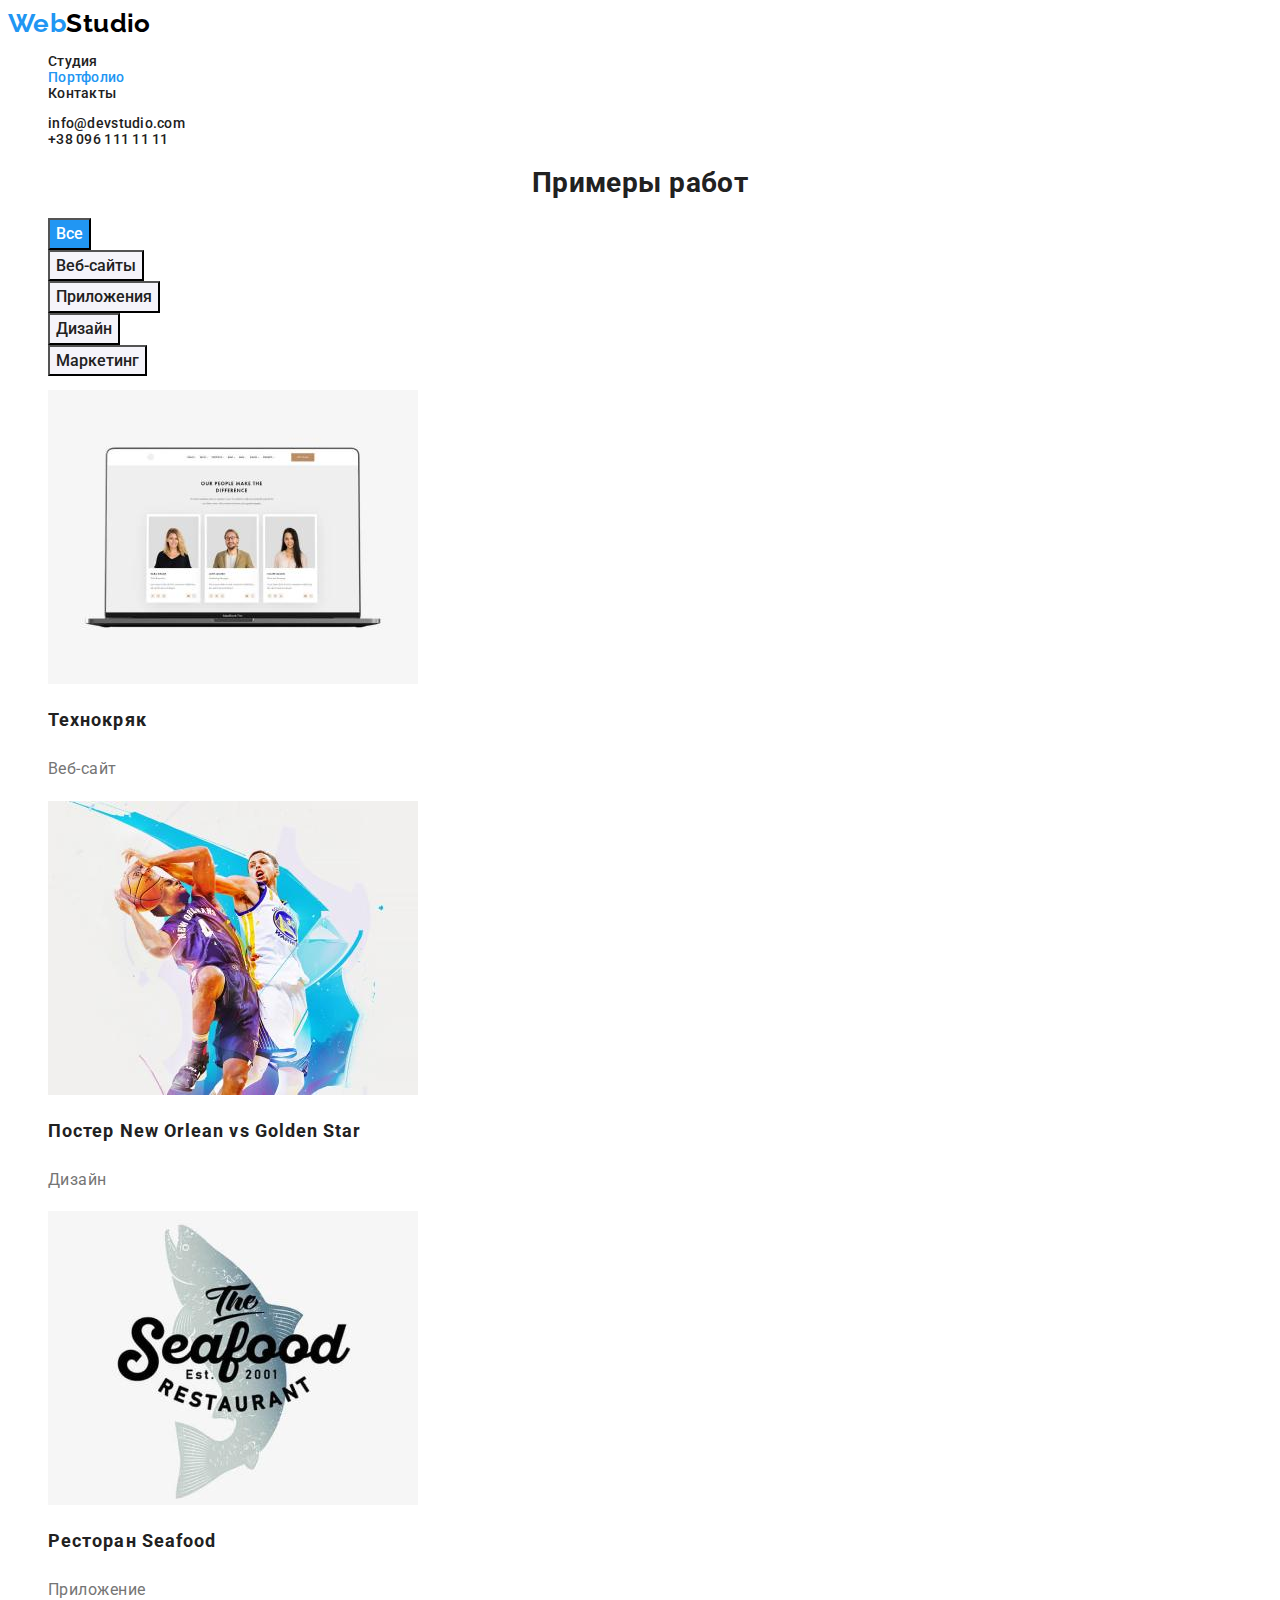
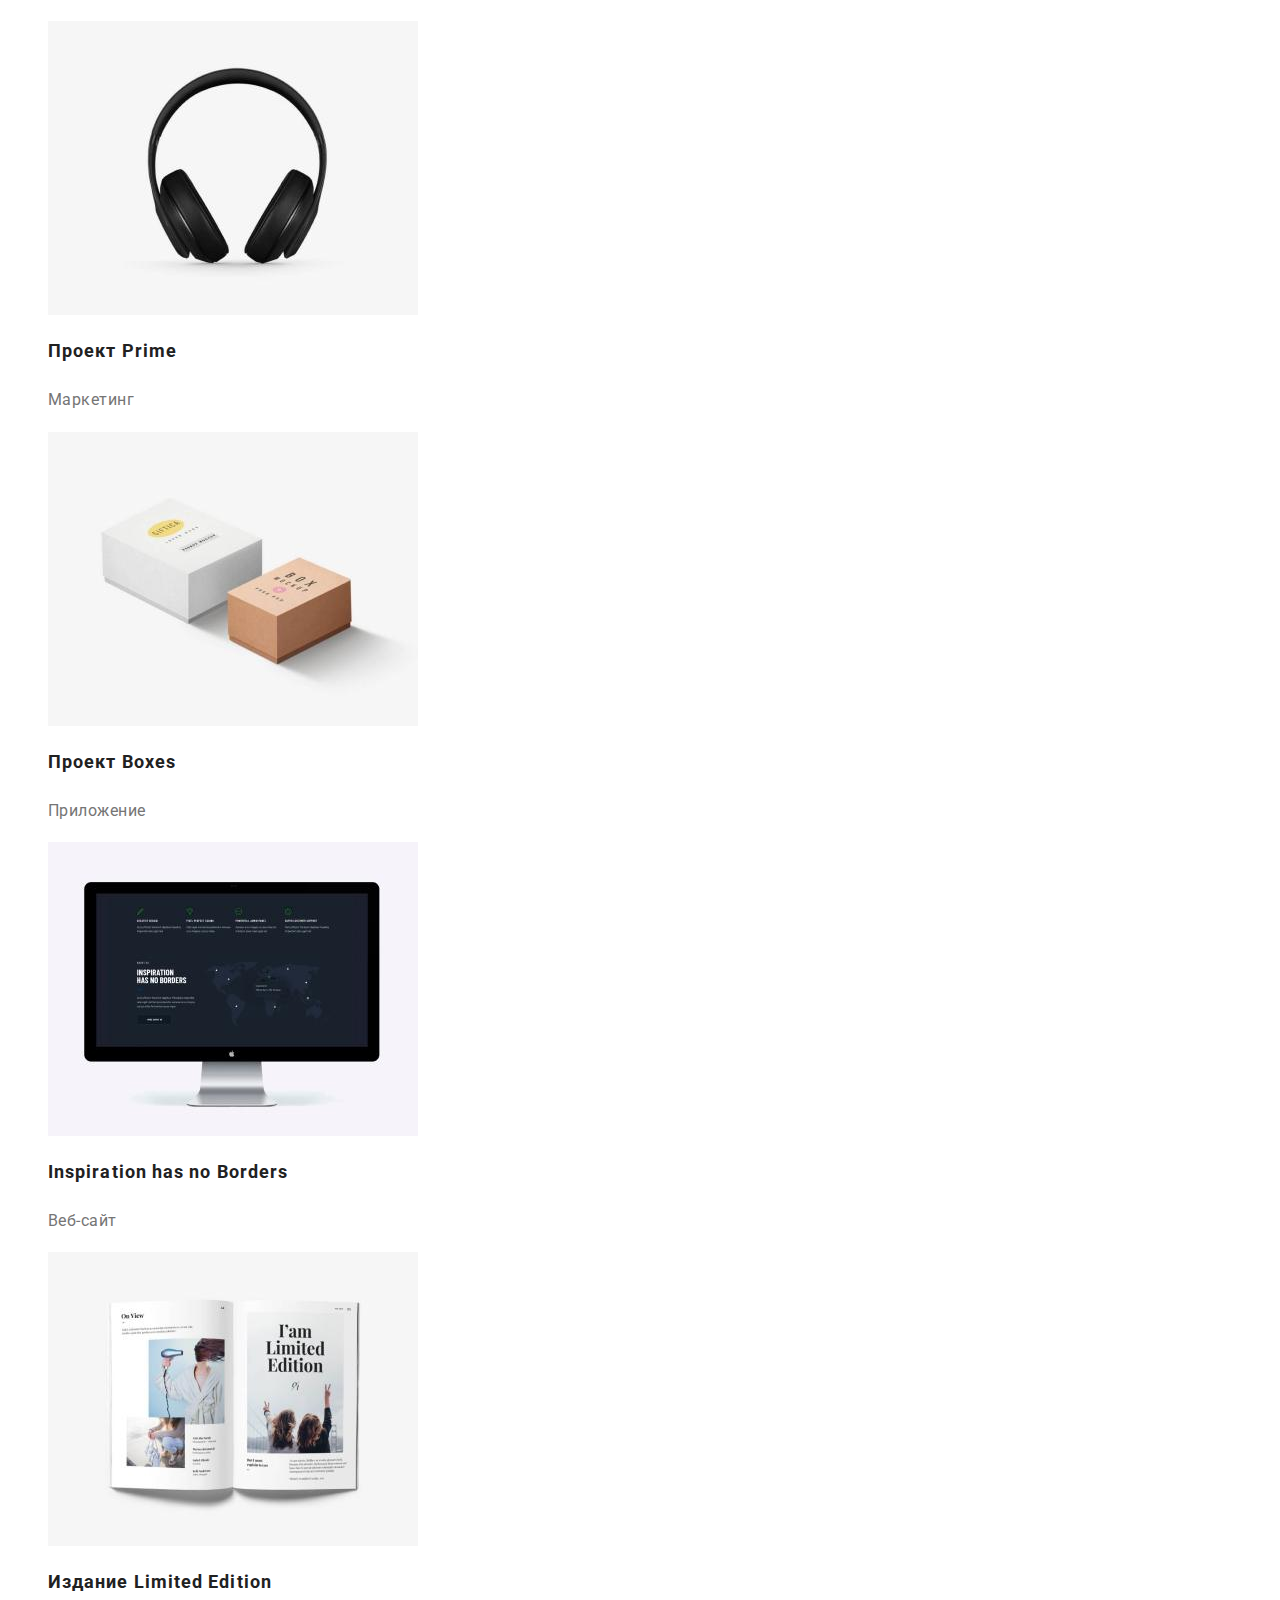
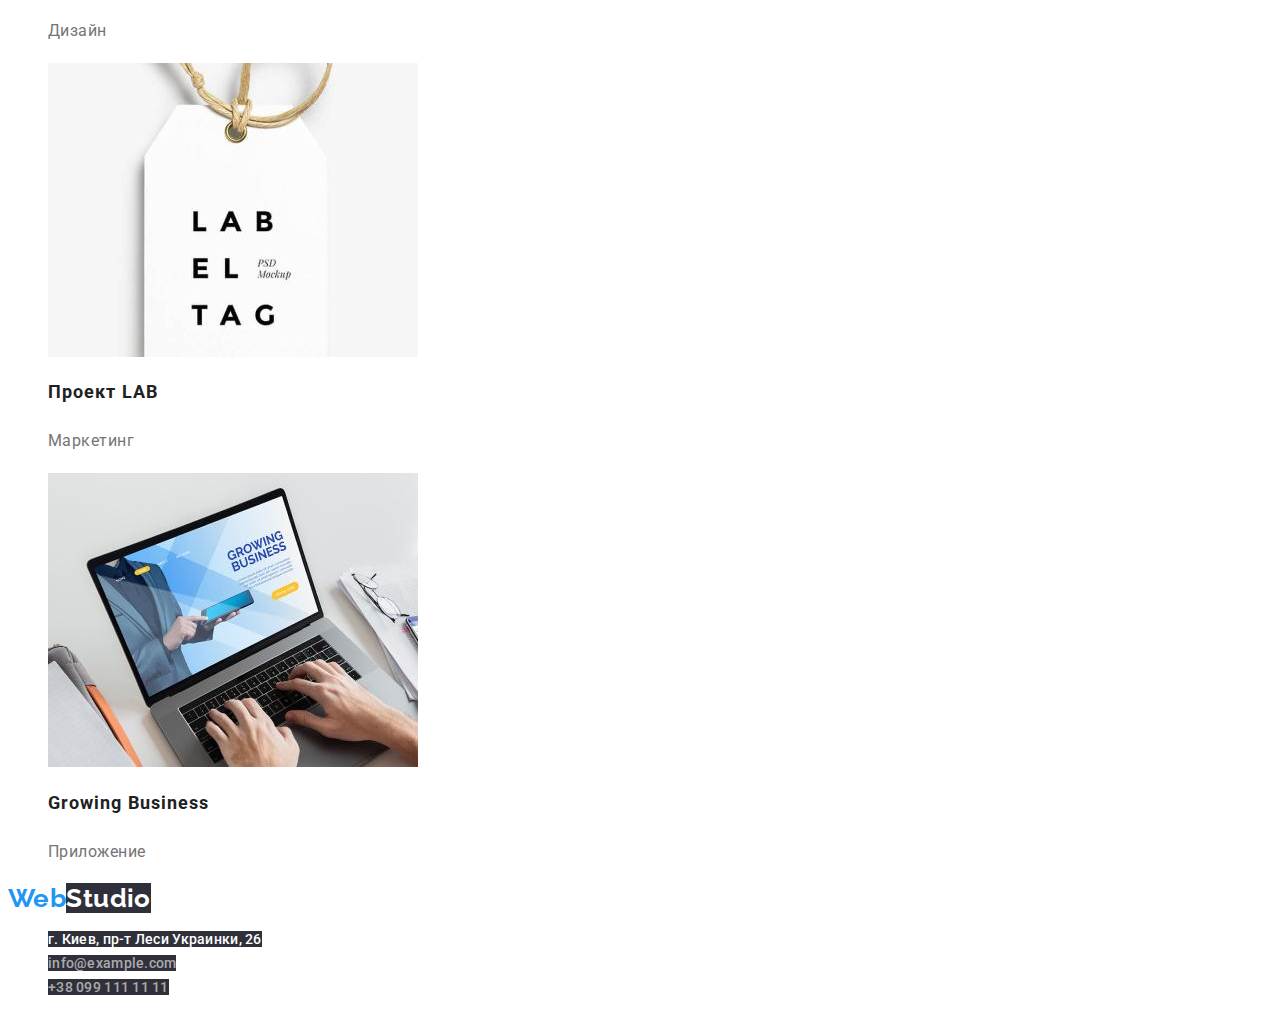
==== portfolio.html @ 8e759313 "+modern-normalaze" ====
<!DOCTYPE html>
<html lang="ru">
<head>
    <meta charset="UTF-8">
    <meta http-equiv="X-UA-Compatible" content="IE=edge">
    <meta name="viewport" content="width=device-width, initial-scale=1.0">
    <title>Портфолио</title>
    <link rel="preconnect" href="https://fonts.googleapis.com">
    <link rel="preconnect" href="https://fonts.gstatic.com" crossorigin>
    <link href="https://fonts.googleapis.com/css2?family=Raleway:wght@700&family=Roboto:wght@400;500;700;900&display=swap" rel="stylesheet">
    <link rel="stylesheet" href="./css/styles.css">
</head>
<body class="page">

    <!-- Header section -->
    <header>
        <nav>
            <a href="./index.html" class="logo">Web<span class="logo-header">Studio</span></a>
            <ul class="list">
                <li>
                    <a href="./index.html" class="link">Студия</a>
                </li>
                <li>
                    <a href="./portfolio.html" class="link current">Портфолио</a>
                </li>
                <li>
                    <a href="#" class="link">Контакты</a>
                </li>
            </ul>
        </nav>
        <ul class="list">
            <li><a href="mailto:info@devstudio.com" class="link">info@devstudio.com</a></li>
            <li><a href="tel:+380961111111" class="link">+38 096 111 11 11</a></li>
        </ul>
    </header>

    <main>

        <!-- Work samples section -->
        <section class="samples-section">
            <h1 class="section-title">Примеры работ</h1>
            <ul class="list">
                <li><button type="button" class="btn btn-primary btn-filter">Все</button></li>
                <li><button type="button" class="btn btn-secondary btn-filter">Веб-сайты</button></li>
                <li><button type="button" class="btn btn-secondary btn-filter">Приложения</button></li>
                <li><button type="button" class="btn btn-secondary btn-filter">Дизайн</button></li>
                <li><button type="button" class="btn btn-secondary btn-filter">Маркетинг</button></li>
            </ul>

            <ul class="list">
                <li>
                    <a href="#" class="link">
                        <img src="./images/techno.jpg" alt="ноутбук с веб-сайтом" width="370" height="294">
                        <h2 class="samples-section-title">Технокряк</h2>
                        <p class="samples-section-description">Веб-сайт</p>
                    </a>
                </li>
                <li>
                    <a href="#" class="link">
                        <img src="./images/poster.jpg" alt="постер с баскетболистами" width="370" height="294"> 
                        <h2 class="samples-section-title">Постер New Orlean vs Golden Star</h2>
                        <p class="samples-section-description">Дизайн</p>
                    </a>
                </li>
                <li> 
                    <a href="#" class="link">
                        <img src="./images/seafood.jpg" alt="логотип ресторана" width="370" height="294">
                        <h2 class="samples-section-title">Ресторан Seafood</h2>
                        <p class="samples-section-description">Приложение</p>
                    </a>
                </li>
                <li> 
                    <a href="#" class="link">
                        <img src="./images/prime.jpg" alt="наушники" width="370" height="294">
                        <h2 class="samples-section-title">Проект Prime</h2>
                        <p class="samples-section-description">Маркетинг</p>
                    </a>
                </li>
                <li> 
                    <a href="#" class="link">
                        <img src="./images/projectbox.jpg" alt="коробки" width="370" height="294">
                        <h2 class="samples-section-title">Проект Boxes</h2>
                        <p class="samples-section-description">Приложение</p>
                    </a>
                </li>
                <li> 
                    <a href="#" class="link">
                        <img src="./images/inspiration.jpg" alt="iMac" width="370" height="294">
                        <h2 class="samples-section-title">Inspiration has no Borders</h2>
                        <p class="samples-section-description">Веб-сайт</p>
                    </a>
                </li>
                <li> 
                    <a href="#" class="link">
                        <img src="./images/magazine.jpg" alt="журнал" width="370" height="294">
                        <h2 class="samples-section-title">Издание Limited Edition</h2>
                        <p class="samples-section-description">Дизайн</p>
                    </a>
                </li>
                <li> 
                    <a href="#" class="link">
                        <img src="./images/lab.jpg" alt="бирка" width="370" height="294">
                        <h2 class="samples-section-title">Проект LAB</h2>
                        <p class="samples-section-description">Маркетинг</p>
                    </a>
                </li>
                <li> 
                    <a href="#" class="link">
                        <img src="./images/business.jpg" alt="ноутбук" width="370" height="294">
                        <h2 class="samples-section-title">Growing Business</h2>
                        <p class="samples-section-description">Приложение</p>
                    </a>
                </li>
            </ul>
        </section>


    </main>

    <!-- Footer section -->
    <footer>
        <a href="./index.html" class="logo">Web<span class="logo-footer">Studio</span></a>
        <address class="address-section">
            <ul class="list">
                <li>
                    <a href="https://www.google.com.ua/maps/place/%D0%B1%D1%83%D0%BB%D1%8C%D0%B2%D0%B0%D1%80+%D0%9B%D0%B5%D1%81%D1%96+%D0%A3%D0%BA%D1%80%D0%B0%D1%97%D0%BD%D0%BA%D0%B8,+26,+%D0%9A%D0%B8%D1%97%D0%B2,+02000/@50.4265841,30.5361971,17z/data=!3m1!4b1!4m5!3m4!1s0x40d4cf0e033ecbe9:0x57a4dffefec77da0!8m2!3d50.4265807!4d30.5383858?hl=uk"
                        class="link address-section-link">г. Киев, пр-т Леси Украинки, 26</a>
                </li>
                <li>
                    <a href="mailto:info@example.com" class="link address-section-contacts">info@example.com</a>
                </li>
                <li>
                    <a href="tel:+380991111111" class="link address-section-contacts">+38 099 111 11 11</a>
                </li>
            </ul>
        </address>
    </footer>
    
</body>
</html>
---- css/styles.css ----
:root {
  --primary-text-color: #757575;
  --accent-color: #2196f3;
  --main-color: #ffffff;
  --secondary-color: #f5f4fa;
  --title-text-color: #212121;
}
.page {
  background-color: var(--main-color);
  color: var(--primary-text-color);
  font-family: Roboto, sans-serif;
  font-size: 14px;
  letter-spacing: 0.03em;
}

/* Basic elemnts */

/* Lists */
.list {
  list-style: none;
}

/* Logo */
.logo {
  color: var(--accent-color);
  text-decoration: none;
  font-family: Raleway, sans-serif;
  font-weight: bold;
  font-size: 26px;
  line-height: 1.2;
}
.logo-header {
  color: #000000;
}
.logo-footer {
  color: var(--main-color);
  background-color: #2f303a;
}

/* Links*/
.link {
  text-decoration: none;
  color: var(--title-text-color);
  font-weight: 500;
  line-height: 16px;
  letter-spacing: 0.02em;
}
.link:hover,
.link:focus {
  color: var(--accent-color);
}
.link.current {
  color: var(--accent-color);
}

/* Buttons */
.btn {
  cursor: pointer;
  font-family: inherit;
  font-size: 16px;
  text-align: center;
}
.btn:hover,
.btn:focus {
  color: var(--main-color);
  background-color: var(--accent-color);
}
.btn-primary {
  color: var(--main-color);
  background-color: var(--accent-color);
}
.btn-secondary {
  color: var(--title-text-color);
  background-color: var(--secondary-color);
}
.submit-btn {
  font-weight: 700;
  line-height: 1.9;
}
.btn-filter {
  font-weight: 500;
  line-height: 1.6;
}

/* Studio elements */

/* Hero section */
.main-title {
  font-weight: 900;
  font-size: 44px;
  line-height: 1.36;
  color: var(--main-color);
  background-color: #2f303a;
  text-align: center;
  letter-spacing: 0.06em;
}

/* Why us section */
.section-title {
  color: var(--title-text-color);
  line-height: 1.2;
  text-align: center;
}
.characteristic-title {
  color: var(--title-text-color);
  line-height: 1.2;
  text-transform: uppercase;
}
.characteristic-content {
  line-height: 1.7;
}

/* Our team */
.our-team-section {
  line-height: 1.2;
  text-align: center;
}
.element-team-section-title {
  color: var(--title-text-color);
  font-weight: 500;
}

/* Footer section */
.address-section {
  font-style: normal;
  line-height: 1.7;
}
.address-section-link {
  color: var(--main-color);
  background-color: #2f303a;
}
.address-section-contacts {
  color: rgba(255, 255, 255, 0.6);
  background-color: #2f303a;
}

/* Portfolio elements */

/* Work samples section */
.samples-section-title {
  font-size: 18px;
  line-height: 2;
  letter-spacing: 0.06em;
}
.samples-section-description {
  color: var(--primary-text-color);
  font-weight: 400;
  font-size: 16px;
  line-height: 1.9;
  letter-spacing: 0.03em;
}
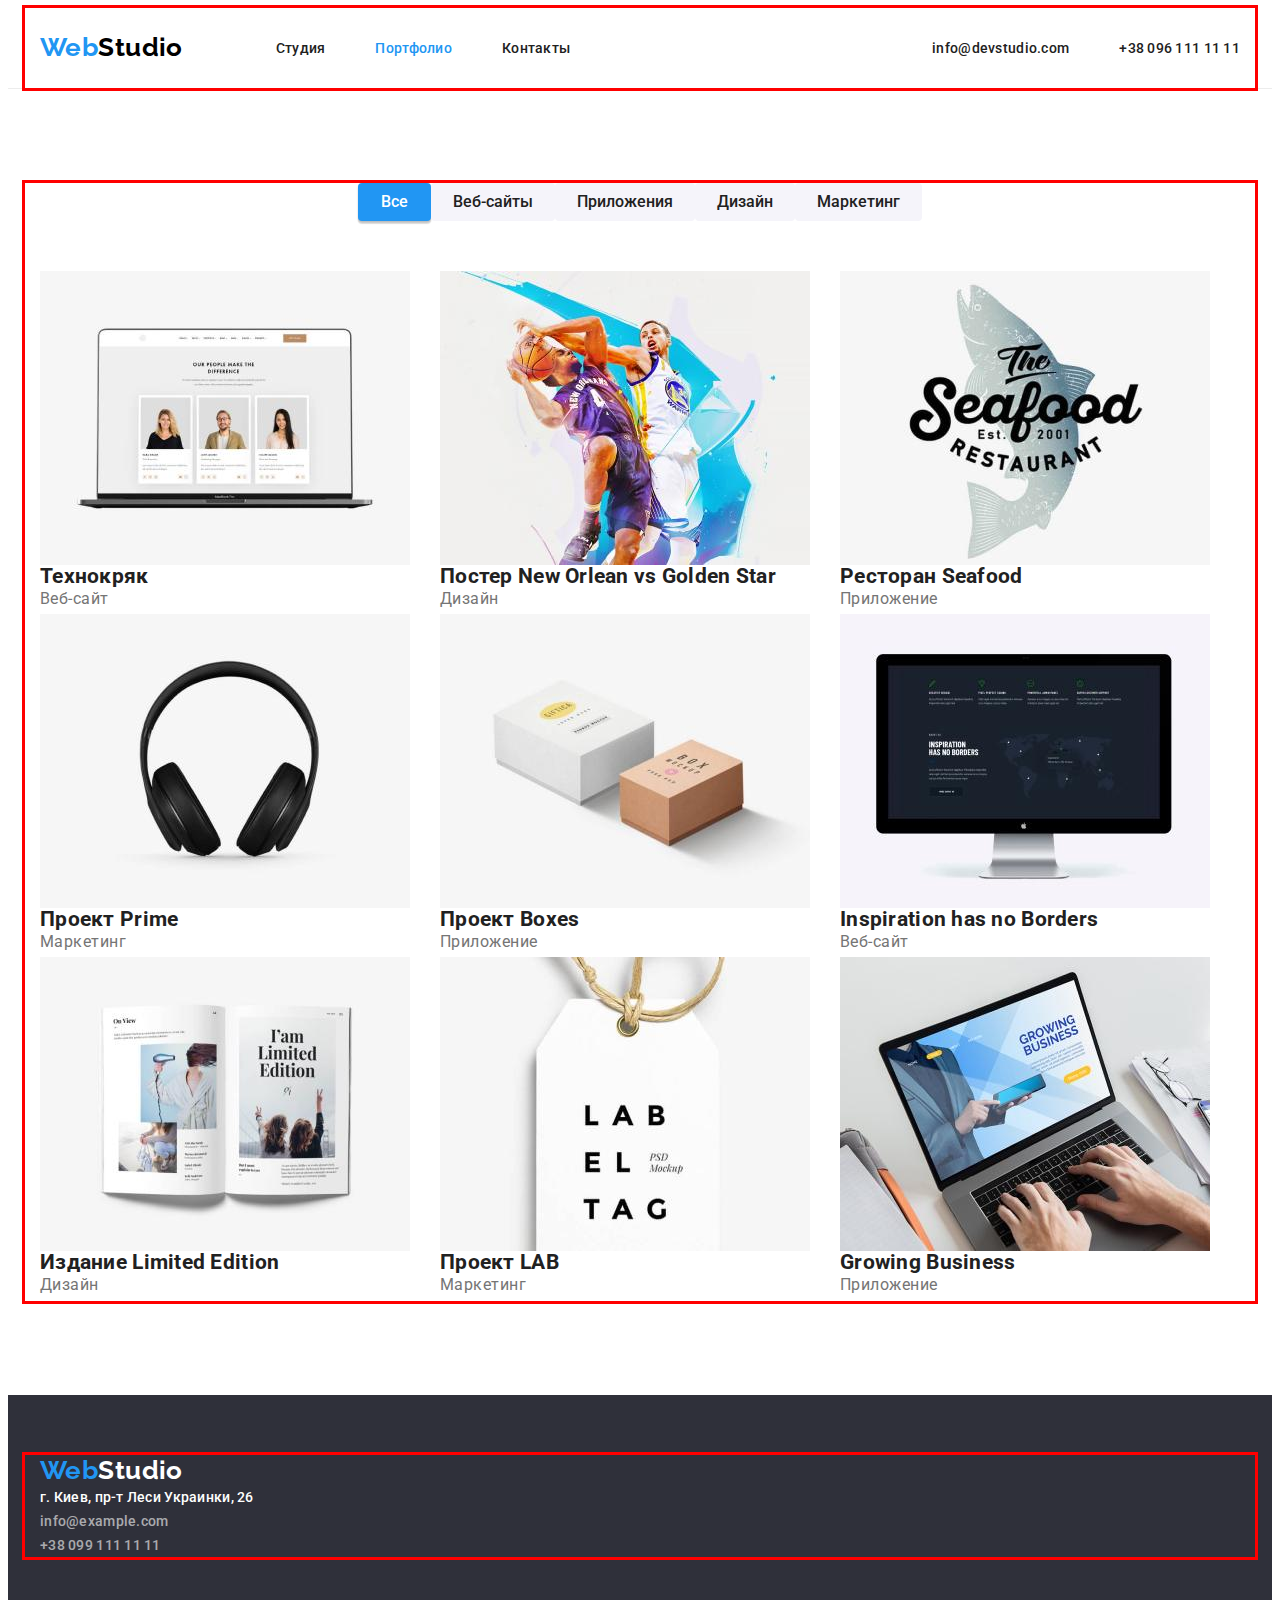
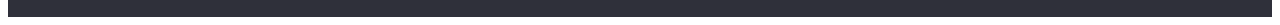
==== commit 520ac2bd: "+container" ====
--- a/portfolio.html
+++ b/portfolio.html
@@ -12,128 +12,135 @@
 </head>
 <body class="page">
 
-    <!-- Header section -->
-    <header>
-        <nav>
-            <a href="./index.html" class="logo">Web<span class="logo-header">Studio</span></a>
-            <ul class="list">
-                <li>
-                    <a href="./index.html" class="link">Студия</a>
-                </li>
-                <li>
-                    <a href="./portfolio.html" class="link current">Портфолио</a>
-                </li>
-                <li>
-                    <a href="#" class="link">Контакты</a>
-                </li>
-            </ul>
-        </nav>
-        <ul class="list">
-            <li><a href="mailto:info@devstudio.com" class="link">info@devstudio.com</a></li>
-            <li><a href="tel:+380961111111" class="link">+38 096 111 11 11</a></li>
-        </ul>
-    </header>
+  <!-- Header section -->
+  <header class="header-section">
+      <div class="container header-container">
+          <nav class="header-container">
+              <a href="./index.html" class="logo">Web<span class="logo-header">Studio</span></a>
+              <ul class="list site-nav">
+                  <li class="site-nav-item">
+                      <a href="./index.html" class="link">Студия</a>
+                  </li>
+                  <li class="site-nav-item">
+                      <a href="./portfolio.html" class="link current">Портфолио</a>
+                  </li>
+                  <li class="site-nav-item">
+                      <a href="#" class="link">Контакты</a>
+                  </li>
+              </ul>
+          </nav>
+          <ul class="list header-contacts">
+              <li class="header-contacts-item"><a href="mailto:info@devstudio.com" class="link">info@devstudio.com</a>
+              </li>
+              <li class="header-contacts-item"><a href="tel:+380961111111" class="link">+38 096 111 11 11</a></li>
+          </ul>
+      </div>
+  </header>
 
     <main>
 
         <!-- Work samples section -->
         <section class="samples-section">
-            <h1 class="section-title">Примеры работ</h1>
-            <ul class="list">
-                <li><button type="button" class="btn btn-primary btn-filter">Все</button></li>
-                <li><button type="button" class="btn btn-secondary btn-filter">Веб-сайты</button></li>
-                <li><button type="button" class="btn btn-secondary btn-filter">Приложения</button></li>
-                <li><button type="button" class="btn btn-secondary btn-filter">Дизайн</button></li>
-                <li><button type="button" class="btn btn-secondary btn-filter">Маркетинг</button></li>
-            </ul>
+            <div class="container">
+                <h1 class="section-title visually-hidden">Примеры работ</h1>
+                <ul class=" samples-btn-list list">
+                    <li><button type="button" class="btn btn-primary btn-filter">Все</button></li>
+                    <li><button type="button" class="btn btn-secondary btn-filter">Веб-сайты</button></li>
+                    <li><button type="button" class="btn btn-secondary btn-filter">Приложения</button></li>
+                    <li><button type="button" class="btn btn-secondary btn-filter">Дизайн</button></li>
+                    <li><button type="button" class="btn btn-secondary btn-filter">Маркетинг</button></li>
+                </ul>
 
-            <ul class="list">
-                <li>
-                    <a href="#" class="link">
-                        <img src="./images/techno.jpg" alt="ноутбук с веб-сайтом" width="370" height="294">
-                        <h2 class="samples-section-title">Технокряк</h2>
-                        <p class="samples-section-description">Веб-сайт</p>
-                    </a>
-                </li>
-                <li>
-                    <a href="#" class="link">
-                        <img src="./images/poster.jpg" alt="постер с баскетболистами" width="370" height="294"> 
-                        <h2 class="samples-section-title">Постер New Orlean vs Golden Star</h2>
-                        <p class="samples-section-description">Дизайн</p>
-                    </a>
-                </li>
-                <li> 
-                    <a href="#" class="link">
-                        <img src="./images/seafood.jpg" alt="логотип ресторана" width="370" height="294">
-                        <h2 class="samples-section-title">Ресторан Seafood</h2>
-                        <p class="samples-section-description">Приложение</p>
-                    </a>
-                </li>
-                <li> 
-                    <a href="#" class="link">
-                        <img src="./images/prime.jpg" alt="наушники" width="370" height="294">
-                        <h2 class="samples-section-title">Проект Prime</h2>
-                        <p class="samples-section-description">Маркетинг</p>
-                    </a>
-                </li>
-                <li> 
-                    <a href="#" class="link">
-                        <img src="./images/projectbox.jpg" alt="коробки" width="370" height="294">
-                        <h2 class="samples-section-title">Проект Boxes</h2>
-                        <p class="samples-section-description">Приложение</p>
-                    </a>
-                </li>
-                <li> 
-                    <a href="#" class="link">
-                        <img src="./images/inspiration.jpg" alt="iMac" width="370" height="294">
-                        <h2 class="samples-section-title">Inspiration has no Borders</h2>
-                        <p class="samples-section-description">Веб-сайт</p>
-                    </a>
-                </li>
-                <li> 
-                    <a href="#" class="link">
-                        <img src="./images/magazine.jpg" alt="журнал" width="370" height="294">
-                        <h2 class="samples-section-title">Издание Limited Edition</h2>
-                        <p class="samples-section-description">Дизайн</p>
-                    </a>
-                </li>
-                <li> 
-                    <a href="#" class="link">
-                        <img src="./images/lab.jpg" alt="бирка" width="370" height="294">
-                        <h2 class="samples-section-title">Проект LAB</h2>
-                        <p class="samples-section-description">Маркетинг</p>
-                    </a>
-                </li>
-                <li> 
-                    <a href="#" class="link">
-                        <img src="./images/business.jpg" alt="ноутбук" width="370" height="294">
-                        <h2 class="samples-section-title">Growing Business</h2>
-                        <p class="samples-section-description">Приложение</p>
-                    </a>
-                </li>
-            </ul>
+                <ul class="samples-section-list list">
+                    <li class="samples-section-item">
+                        <a href="#" class="link">
+                            <img src="./images/techno.jpg" alt="ноутбук с веб-сайтом" width="370" height="294">
+                            <h2 class="samples-section-title">Технокряк</h2>
+                            <p class="samples-section-description">Веб-сайт</p>
+                        </a>
+                    </li>
+                    <li class="samples-section-item">
+                        <a href="#" class="link">
+                            <img src="./images/poster.jpg" alt="постер с баскетболистами" width="370" height="294"> 
+                            <h2 class="samples-section-title">Постер New Orlean vs Golden Star</h2>
+                            <p class="samples-section-description">Дизайн</p>
+                        </a>
+                    </li>
+                    <li class="samples-section-item"> 
+                        <a href="#" class="link">
+                            <img src="./images/seafood.jpg" alt="логотип ресторана" width="370" height="294">
+                            <h2 class="samples-section-title">Ресторан Seafood</h2>
+                            <p class="samples-section-description">Приложение</p>
+                        </a>
+                    </li>
+                    <li class="samples-section-item"> 
+                        <a href="#" class="link">
+                            <img src="./images/prime.jpg" alt="наушники" width="370" height="294">
+                            <h2 class="samples-section-title">Проект Prime</h2>
+                            <p class="samples-section-description">Маркетинг</p>
+                        </a>
+                    </li>
+                    <li class="samples-section-item"> 
+                        <a href="#" class="link">
+                            <img src="./images/projectbox.jpg" alt="коробки" width="370" height="294">
+                            <h2 class="samples-section-title">Проект Boxes</h2>
+                            <p class="samples-section-description">Приложение</p>
+                        </a>
+                    </li>
+                    <li class="samples-section-item"> 
+                        <a href="#" class="link">
+                            <img src="./images/inspiration.jpg" alt="iMac" width="370" height="294">
+                            <h2 class="samples-section-title">Inspiration has no Borders</h2>
+                            <p class="samples-section-description">Веб-сайт</p>
+                        </a>
+                    </li>
+                    <li class="samples-section-item"> 
+                        <a href="#" class="link">
+                            <img src="./images/magazine.jpg" alt="журнал" width="370" height="294">
+                            <h2 class="samples-section-title">Издание Limited Edition</h2>
+                            <p class="samples-section-description">Дизайн</p>
+                        </a>
+                    </li>
+                    <li class="samples-section-item"> 
+                        <a href="#" class="link">
+                            <img src="./images/lab.jpg" alt="бирка" width="370" height="294">
+                            <h2 class="samples-section-title">Проект LAB</h2>
+                            <p class="samples-section-description">Маркетинг</p>
+                        </a>
+                    </li>
+                    <li class="samples-section-item"> 
+                        <a href="#" class="link">
+                            <img src="./images/business.jpg" alt="ноутбук" width="370" height="294">
+                            <h2 class="samples-section-title">Growing Business</h2>
+                            <p class="samples-section-description">Приложение</p>
+                        </a>
+                    </li>
+                </ul>
+            </div>
         </section>
 
 
     </main>
 
     <!-- Footer section -->
-    <footer>
-        <a href="./index.html" class="logo">Web<span class="logo-footer">Studio</span></a>
-        <address class="address-section">
-            <ul class="list">
-                <li>
-                    <a href="https://www.google.com.ua/maps/place/%D0%B1%D1%83%D0%BB%D1%8C%D0%B2%D0%B0%D1%80+%D0%9B%D0%B5%D1%81%D1%96+%D0%A3%D0%BA%D1%80%D0%B0%D1%97%D0%BD%D0%BA%D0%B8,+26,+%D0%9A%D0%B8%D1%97%D0%B2,+02000/@50.4265841,30.5361971,17z/data=!3m1!4b1!4m5!3m4!1s0x40d4cf0e033ecbe9:0x57a4dffefec77da0!8m2!3d50.4265807!4d30.5383858?hl=uk"
-                        class="link address-section-link">г. Киев, пр-т Леси Украинки, 26</a>
-                </li>
-                <li>
-                    <a href="mailto:info@example.com" class="link address-section-contacts">info@example.com</a>
-                </li>
-                <li>
-                    <a href="tel:+380991111111" class="link address-section-contacts">+38 099 111 11 11</a>
-                </li>
-            </ul>
-        </address>
+    <footer class="footer-section">
+        <div class="container">
+            <a href="./index.html" class="logo">Web<span class="logo-footer">Studio</span></a>
+            <address class="address-section">
+                <ul class="list">
+                    <li>
+                        <a href="https://www.google.com.ua/maps/place/%D0%B1%D1%83%D0%BB%D1%8C%D0%B2%D0%B0%D1%80+%D0%9B%D0%B5%D1%81%D1%96+%D0%A3%D0%BA%D1%80%D0%B0%D1%97%D0%BD%D0%BA%D0%B8,+26,+%D0%9A%D0%B8%D1%97%D0%B2,+02000/@50.4265841,30.5361971,17z/data=!3m1!4b1!4m5!3m4!1s0x40d4cf0e033ecbe9:0x57a4dffefec77da0!8m2!3d50.4265807!4d30.5383858?hl=uk"
+                            class="link address-section-link">г. Киев, пр-т Леси Украинки, 26</a>
+                    </li>
+                    <li>
+                        <a href="mailto:info@example.com" class="link address-section-contacts">info@example.com</a>
+                    </li>
+                    <li>
+                        <a href="tel:+380991111111" class="link address-section-contacts">+38 099 111 11 11</a>
+                    </li>
+                </ul>
+            </address>
+        </div>
     </footer>
     
 </body>
--- a/css/styles.css
+++ b/css/styles.css
@@ -12,12 +12,31 @@
   font-size: 14px;
   letter-spacing: 0.03em;
 }
+h1,
+h2,
+h3,
+h4,
+p {
+  margin: 0;
+}
 
 /* Basic elemnts */
+
+.container {
+  width: 1200px;
+  padding-left: 15px;
+  padding-right: 15px;
+  margin-left: auto;
+  margin-right: auto;
+
+  outline: solid red;
+}
 
 /* Lists */
 .list {
   list-style: none;
+  margin: 0;
+  padding: 0;
 }
 
 /* Logo */
@@ -34,7 +53,6 @@
 }
 .logo-footer {
   color: var(--main-color);
-  background-color: #2f303a;
 }
 
 /* Links*/
@@ -59,6 +77,8 @@
   font-family: inherit;
   font-size: 16px;
   text-align: center;
+  border-radius: 4px;
+  border: transparent;
 }
 .btn:hover,
 .btn:focus {
@@ -76,27 +96,96 @@
 .submit-btn {
   font-weight: 700;
   line-height: 1.9;
+  min-width: 200px;
+  padding: 10px 32px;
+  box-shadow: 0 4px 4px rgba(0, 0, 0, 0.15);
 }
 .btn-filter {
   font-weight: 500;
   line-height: 1.6;
+  min-width: 73px;
+  padding: 6px 22px;
+}
+.btn-filter.btn-primary {
+  box-shadow: 0px 3px 1px rgba(0, 0, 0, 0.1), 0px 1px 2px rgba(0, 0, 0, 0.08),
+    0px 2px 2px rgba(0, 0, 0, 0.12);
+}
+
+.visually-hidden {
+  position: absolute;
+  clip: rect(0 0 0 0);
+  width: 1px;
+  height: 1px;
+  margin: -1px;
+}
+
+/* Header section */
+.header-section {
+  border-bottom: 1px solid #ececec;
+}
+.header-container {
+  display: flex;
+  align-items: center;
+  min-height: 80px;
+}
+.site-nav {
+  display: flex;
+  margin-left: 93px;
+}
+
+.site-nav-item:not(:first-child) {
+  margin-left: 50px;
+}
+
+.site-nav .link {
+  display: block;
+  padding-top: 15px;
+  padding-bottom: 15px;
+}
+
+.header-contacts {
+  display: flex;
+  padding-top: 15px;
+  padding-bottom: 15px;
+  margin-left: auto;
+}
+
+.header-contacts-item:not(:first-child) {
+  margin-left: 50px;
 }
 
 /* Studio elements */
 
 /* Hero section */
+.hero-section {
+  padding-top: 200px;
+  padding-bottom: 200px;
+
+  text-align: center;
+}
 .main-title {
+  margin-bottom: 30px;
+
   font-weight: 900;
   font-size: 44px;
   line-height: 1.36;
   color: var(--main-color);
   background-color: #2f303a;
-  text-align: center;
   letter-spacing: 0.06em;
 }
 
 /* Why us section */
+.why-us-section {
+  padding-top: 94px;
+  padding-bottom: 94px;
+}
+
+.characteristic-list {
+  display: flex;
+}
 .section-title {
+  margin-bottom: 50px;
+
   color: var(--title-text-color);
   line-height: 1.2;
   text-align: center;
@@ -110,34 +199,78 @@
   line-height: 1.7;
 }
 
+/* What we do section */
+.what-we-do-section {
+  padding-top: 94px;
+  padding-bottom: 94px;
+}
+
+.what-we-do-list {
+  display: flex;
+}
+
 /* Our team */
 .our-team-section {
-  line-height: 1.2;
-  text-align: center;
-}
+  padding-top: 94px;
+  padding-bottom: 94px;
+
+  background-color: var(--secondary-color);
+  line-height: 1.2;
+  text-align: center;
+}
+
+.our-team-list {
+  display: flex;
+}
+
 .element-team-section-title {
+  margin-bottom: 10px;
+
   color: var(--title-text-color);
   font-weight: 500;
 }
 
 /* Footer section */
+.footer-section {
+  padding-top: 60px;
+  padding-bottom: 60px;
+  background-color: #2f303a;
+}
+
 .address-section {
   font-style: normal;
   line-height: 1.7;
 }
 .address-section-link {
   color: var(--main-color);
-  background-color: #2f303a;
 }
 .address-section-contacts {
   color: rgba(255, 255, 255, 0.6);
-  background-color: #2f303a;
 }
 
 /* Portfolio elements */
 
 /* Work samples section */
-.samples-section-title {
+.samples-section {
+  padding-top: 94px;
+  padding-bottom: 94px;
+}
+
+.samples-btn-list {
+  display: flex;
+  margin-bottom: 50px;
+  justify-content: center;
+}
+.samples-section-list {
+  display: flex;
+  flex-wrap: wrap;
+}
+
+.samples-section-item {
+  flex-basis: calc(100% / 3);
+}
+
+. .samples-section-title {
   font-size: 18px;
   line-height: 2;
   letter-spacing: 0.06em;
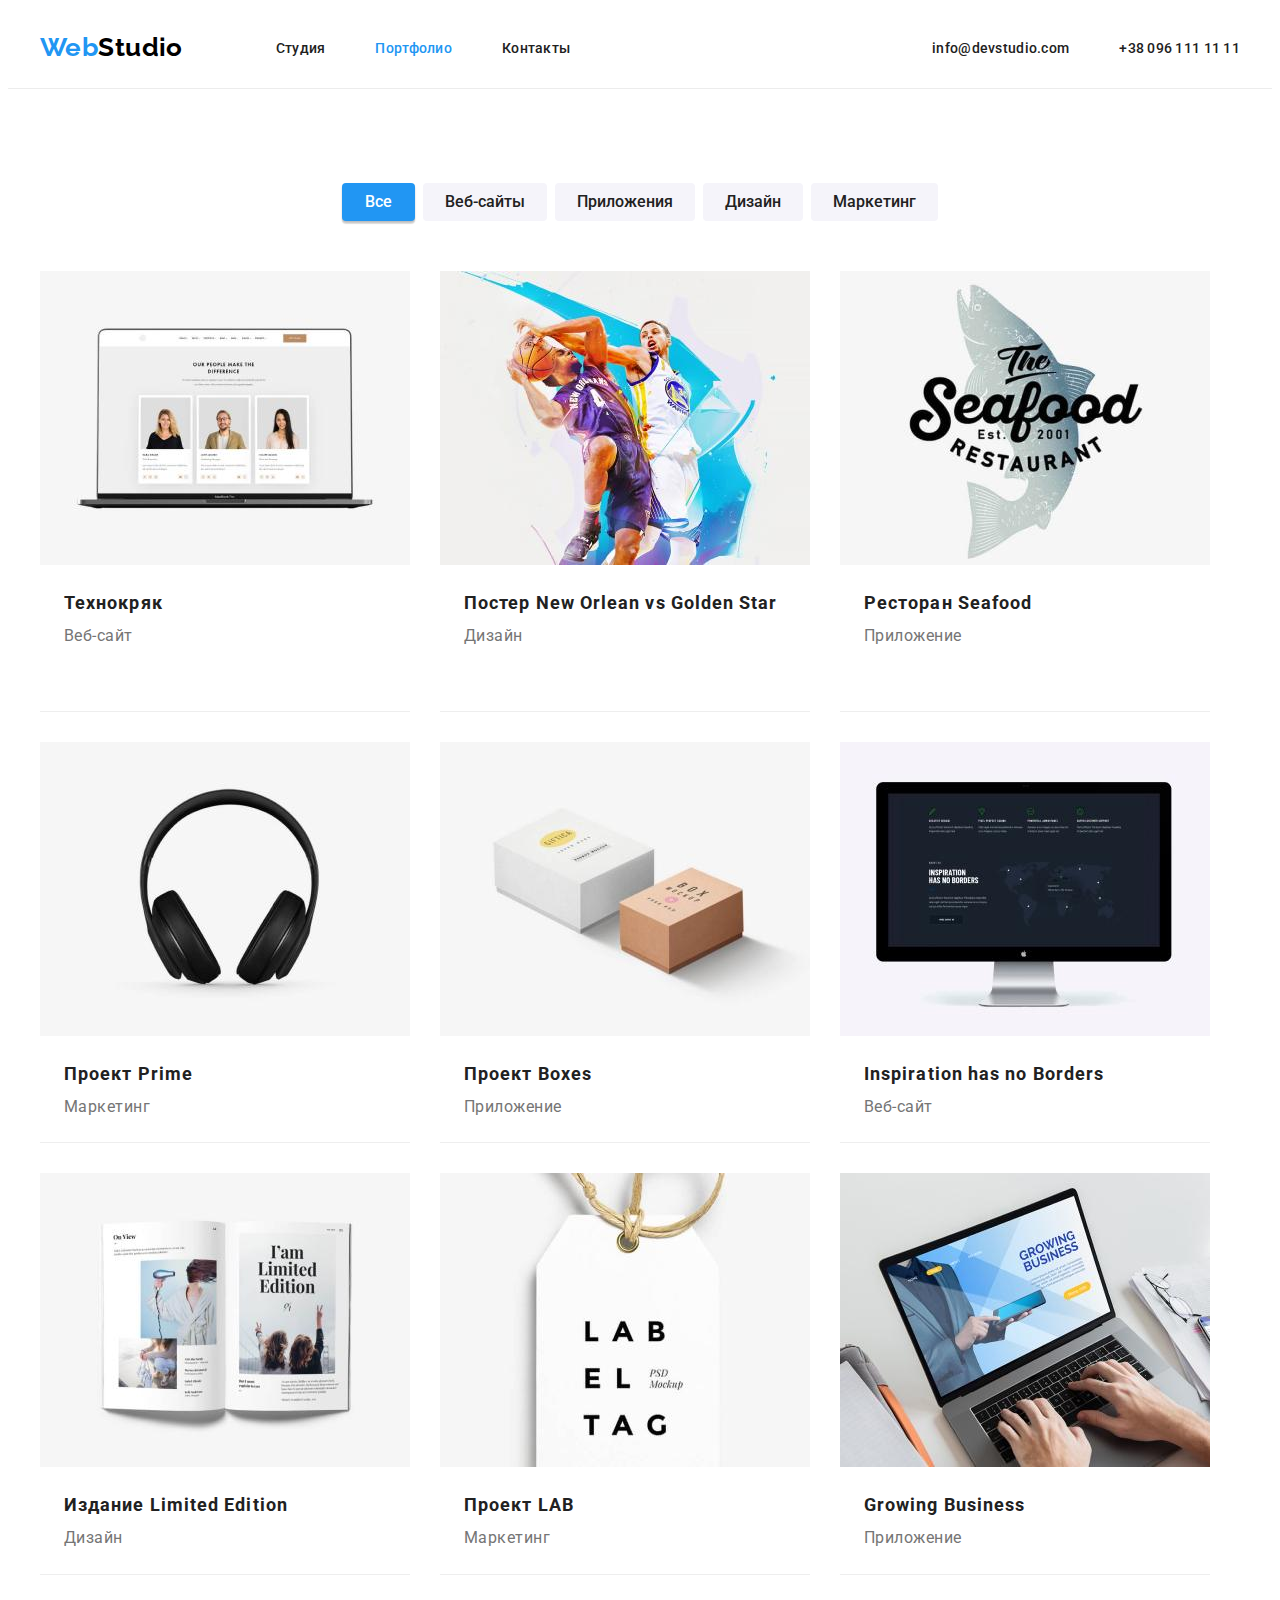
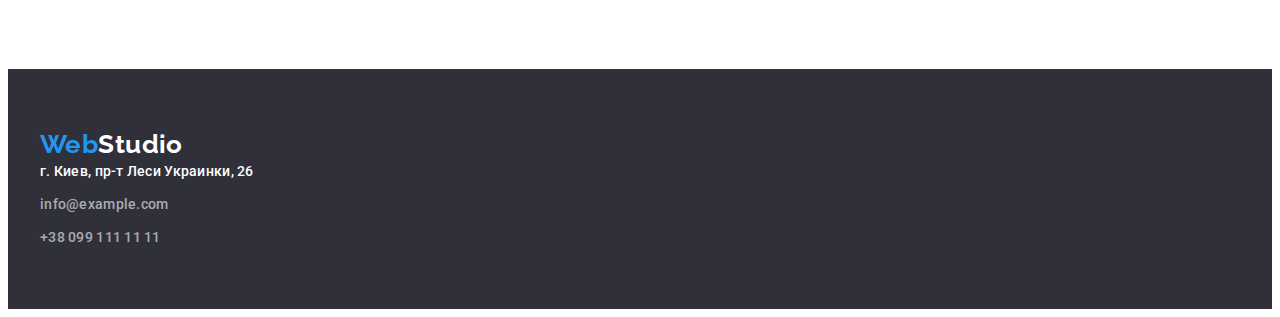
==== commit eeb4f5ad: "+gallery" ====
--- a/portfolio.html
+++ b/portfolio.html
@@ -52,69 +52,123 @@
                 </ul>
 
                 <ul class="samples-section-list list">
-                    <li class="samples-section-item">
-                        <a href="#" class="link">
-                            <img src="./images/techno.jpg" alt="ноутбук с веб-сайтом" width="370" height="294">
-                            <h2 class="samples-section-title">Технокряк</h2>
-                            <p class="samples-section-description">Веб-сайт</p>
-                        </a>
-                    </li>
-                    <li class="samples-section-item">
-                        <a href="#" class="link">
-                            <img src="./images/poster.jpg" alt="постер с баскетболистами" width="370" height="294"> 
-                            <h2 class="samples-section-title">Постер New Orlean vs Golden Star</h2>
-                            <p class="samples-section-description">Дизайн</p>
-                        </a>
-                    </li>
-                    <li class="samples-section-item"> 
-                        <a href="#" class="link">
-                            <img src="./images/seafood.jpg" alt="логотип ресторана" width="370" height="294">
-                            <h2 class="samples-section-title">Ресторан Seafood</h2>
-                            <p class="samples-section-description">Приложение</p>
-                        </a>
-                    </li>
-                    <li class="samples-section-item"> 
-                        <a href="#" class="link">
-                            <img src="./images/prime.jpg" alt="наушники" width="370" height="294">
-                            <h2 class="samples-section-title">Проект Prime</h2>
-                            <p class="samples-section-description">Маркетинг</p>
-                        </a>
-                    </li>
-                    <li class="samples-section-item"> 
-                        <a href="#" class="link">
-                            <img src="./images/projectbox.jpg" alt="коробки" width="370" height="294">
-                            <h2 class="samples-section-title">Проект Boxes</h2>
-                            <p class="samples-section-description">Приложение</p>
-                        </a>
-                    </li>
-                    <li class="samples-section-item"> 
-                        <a href="#" class="link">
-                            <img src="./images/inspiration.jpg" alt="iMac" width="370" height="294">
-                            <h2 class="samples-section-title">Inspiration has no Borders</h2>
-                            <p class="samples-section-description">Веб-сайт</p>
-                        </a>
-                    </li>
-                    <li class="samples-section-item"> 
-                        <a href="#" class="link">
-                            <img src="./images/magazine.jpg" alt="журнал" width="370" height="294">
-                            <h2 class="samples-section-title">Издание Limited Edition</h2>
-                            <p class="samples-section-description">Дизайн</p>
-                        </a>
-                    </li>
-                    <li class="samples-section-item"> 
-                        <a href="#" class="link">
-                            <img src="./images/lab.jpg" alt="бирка" width="370" height="294">
-                            <h2 class="samples-section-title">Проект LAB</h2>
-                            <p class="samples-section-description">Маркетинг</p>
-                        </a>
-                    </li>
-                    <li class="samples-section-item"> 
-                        <a href="#" class="link">
-                            <img src="./images/business.jpg" alt="ноутбук" width="370" height="294">
-                            <h2 class="samples-section-title">Growing Business</h2>
-                            <p class="samples-section-description">Приложение</p>
-                        </a>
-                    </li>
+                    <div class="samples-card">
+                        <li class="samples-section-item">
+                            <a href="#" class="link">
+                                <div class="samples-card-thumb">
+                                    <img src="./images/techno.jpg" alt="ноутбук с веб-сайтом" width="370" height="294">
+                                </div>
+                                <div class="samples-card-content">
+                                    <h2 class="samples-section-title">Технокряк</h2>
+                                    <p class="samples-section-description">Веб-сайт</p>
+                                </div>
+                            </a>
+                        </li>
+                    </div>
+                    <div class="samples-card">   
+                        <li class="samples-section-item">
+                            <a href="#" class="link">
+                                <div class="samples-card-thumb">
+                                    <img src="./images/poster.jpg" alt="постер с баскетболистами" width="370" height="294"> 
+                                </div>
+                                <div class="samples-card-content">
+                                    <h2 class="samples-section-title">Постер New Orlean vs Golden Star</h2>
+                                    <p class="samples-section-description">Дизайн</p>
+                                <div class="samples-card-content"></div>
+                            </a>
+                        </li>
+                    </div>
+                    <div class="samples-card">
+                        <li class="samples-section-item"> 
+                            <a href="#" class="link">
+                                <div class="samples-card-thumb">
+                                    <img src="./images/seafood.jpg" alt="логотип ресторана" width="370" height="294">
+                                </div>
+                                <div class="samples-card-content">
+                                    <h2 class="samples-section-title">Ресторан Seafood</h2>
+                                    <p class="samples-section-description">Приложение</p>
+                                </div>
+                            </a>
+                        </li>
+                    </div>
+                    <div class="samples-card">
+                        <li class="samples-section-item"> 
+                            <a href="#" class="link">
+                                <div class="samples-card-thumb">
+                                    <img src="./images/prime.jpg" alt="наушники" width="370" height="294">
+                                </div>
+                                <div class="samples-card-content">
+                                    <h2 class="samples-section-title">Проект Prime</h2>
+                                    <p class="samples-section-description">Маркетинг</p>
+                                </div>
+                            </a>
+                        </li>
+                    </div>
+                    <div class="samples-card">
+                        <li class="samples-section-item"> 
+                            <a href="#" class="link">
+                                <div class="samples-card-thumb">
+                                    <img src="./images/projectbox.jpg" alt="коробки" width="370" height="294">
+                                </div>
+                                <div class="samples-card-content">
+                                    <h2 class="samples-section-title">Проект Boxes</h2>
+                                    <p class="samples-section-description">Приложение</p>
+                                </div>
+                            </a>
+                        </li>
+                    </div>
+                    <div class="samples-card">
+                        <li class="samples-section-item"> 
+                            <a href="#" class="link">
+                                <div class="samples-card-thumb">
+                                    <img src="./images/inspiration.jpg" alt="iMac" width="370" height="294">
+                                </div>
+                                <div class="samples-card-content">
+                                    <h2 class="samples-section-title">Inspiration has no Borders</h2>
+                                    <p class="samples-section-description">Веб-сайт</p>
+                                </div>
+                            </a>
+                        </li>
+                    </div>
+                    <div class="samples-card">
+                        <li class="samples-section-item"> 
+                            <a href="#" class="link">
+                                <div class="samples-card-thumb">
+                                    <img src="./images/magazine.jpg" alt="журнал" width="370" height="294">
+                                </div>
+                                <div class="samples-card-content">
+                                    <h2 class="samples-section-title">Издание Limited Edition</h2>
+                                    <p class="samples-section-description">Дизайн</p>
+                                </div>
+                            </a>
+                        </li>
+                    </div>
+                    <div class="samples-card">
+                        <li class="samples-section-item"> 
+                            <a href="#" class="link">
+                                <div class="samples-card-thumb">
+                                    <img src="./images/lab.jpg" alt="бирка" width="370" height="294">
+                                </div>
+                                <div class="samples-card-content">
+                                    <h2 class="samples-section-title">Проект LAB</h2>
+                                    <p class="samples-section-description">Маркетинг</p>
+                                </div>
+                            </a>
+                        </li>
+                    </div>
+                    <div class="samples-card">
+                        <li class="samples-section-item"> 
+                            <a href="#" class="link">
+                                <div class="samples-card-thumb">
+                                    <img src="./images/business.jpg" alt="ноутбук" width="370" height="294">
+                                </div>
+                                <div class="samples-card-content">
+                                    <h2 class="samples-section-title">Growing Business</h2>
+                                    <p class="samples-section-description">Приложение</p>
+                                </div>
+                            </a>
+                        </li>
+                    </div>    
                 </ul>
             </div>
         </section>
@@ -127,7 +181,7 @@
         <div class="container">
             <a href="./index.html" class="logo">Web<span class="logo-footer">Studio</span></a>
             <address class="address-section">
-                <ul class="list">
+                <ul class="list address-section-list">
                     <li>
                         <a href="https://www.google.com.ua/maps/place/%D0%B1%D1%83%D0%BB%D1%8C%D0%B2%D0%B0%D1%80+%D0%9B%D0%B5%D1%81%D1%96+%D0%A3%D0%BA%D1%80%D0%B0%D1%97%D0%BD%D0%BA%D0%B8,+26,+%D0%9A%D0%B8%D1%97%D0%B2,+02000/@50.4265841,30.5361971,17z/data=!3m1!4b1!4m5!3m4!1s0x40d4cf0e033ecbe9:0x57a4dffefec77da0!8m2!3d50.4265807!4d30.5383858?hl=uk"
                             class="link address-section-link">г. Киев, пр-т Леси Украинки, 26</a>
--- a/css/styles.css
+++ b/css/styles.css
@@ -1,4 +1,6 @@
 :root {
+  --card-set-gap: 30px;
+
   --primary-text-color: #757575;
   --accent-color: #2196f3;
   --main-color: #ffffff;
@@ -20,6 +22,12 @@
   margin: 0;
 }
 
+img {
+  display: block;
+  max-width: 100%;
+  height: auto;
+}
+
 /* Basic elemnts */
 
 .container {
@@ -28,8 +36,6 @@
   padding-right: 15px;
   margin-left: auto;
   margin-right: auto;
-
-  outline: solid red;
 }
 
 /* Lists */
@@ -41,6 +47,9 @@
 
 /* Logo */
 .logo {
+  padding-top: 15px;
+  padding-bottom: 15px;
+
   color: var(--accent-color);
   text-decoration: none;
   font-family: Raleway, sans-serif;
@@ -63,10 +72,12 @@
   line-height: 16px;
   letter-spacing: 0.02em;
 }
+
 .link:hover,
 .link:focus {
   color: var(--accent-color);
 }
+
 .link.current {
   color: var(--accent-color);
 }
@@ -80,19 +91,23 @@
   border-radius: 4px;
   border: transparent;
 }
+
 .btn:hover,
 .btn:focus {
   color: var(--main-color);
   background-color: var(--accent-color);
 }
+
 .btn-primary {
   color: var(--main-color);
   background-color: var(--accent-color);
 }
+
 .btn-secondary {
   color: var(--title-text-color);
   background-color: var(--secondary-color);
 }
+
 .submit-btn {
   font-weight: 700;
   line-height: 1.9;
@@ -100,12 +115,14 @@
   padding: 10px 32px;
   box-shadow: 0 4px 4px rgba(0, 0, 0, 0.15);
 }
+
 .btn-filter {
   font-weight: 500;
   line-height: 1.6;
   min-width: 73px;
   padding: 6px 22px;
 }
+
 .btn-filter.btn-primary {
   box-shadow: 0px 3px 1px rgba(0, 0, 0, 0.1), 0px 1px 2px rgba(0, 0, 0, 0.08),
     0px 2px 2px rgba(0, 0, 0, 0.12);
@@ -123,11 +140,13 @@
 .header-section {
   border-bottom: 1px solid #ececec;
 }
+
 .header-container {
   display: flex;
   align-items: center;
   min-height: 80px;
 }
+
 .site-nav {
   display: flex;
   margin-left: 93px;
@@ -163,6 +182,7 @@
 
   text-align: center;
 }
+
 .main-title {
   margin-bottom: 30px;
 
@@ -183,6 +203,7 @@
 .characteristic-list {
   display: flex;
 }
+
 .section-title {
   margin-bottom: 50px;
 
@@ -190,11 +211,15 @@
   line-height: 1.2;
   text-align: center;
 }
+
 .characteristic-title {
+  margin-bottom: 10px;
+
   color: var(--title-text-color);
   line-height: 1.2;
   text-transform: uppercase;
 }
+
 .characteristic-content {
   line-height: 1.7;
 }
@@ -209,6 +234,10 @@
   display: flex;
 }
 
+.what-we-do-list :not(:last-child) {
+  margin-right: var(--card-set-gap);
+}
+
 /* Our team */
 .our-team-section {
   padding-top: 94px;
@@ -223,11 +252,23 @@
   display: flex;
 }
 
-.element-team-section-title {
+.our-team-list :not(:last-child) {
+  margin-right: var(--card-set-gap);
+}
+
+.our-team-list-img {
+  margin-bottom: var(--card-set-gap);
+}
+
+.our-team-section-title {
   margin-bottom: 10px;
 
   color: var(--title-text-color);
   font-weight: 500;
+}
+
+.our-team-section-description {
+  margin-bottom: var(--card-set-gap);
 }
 
 /* Footer section */
@@ -237,14 +278,35 @@
   background-color: #2f303a;
 }
 
+.footer-container .logo {
+  display: block;
+  margin-bottom: 20px;
+}
+
 .address-section {
   font-style: normal;
   line-height: 1.7;
 }
+
+.address-section-list {
+  display: block;
+}
+
+.address-section-list :not(:last-child) {
+  margin-bottom: 9px;
+}
+
 .address-section-link {
-  color: var(--main-color);
-}
+  padding-top: 9px;
+  padding-bottom: 9px;
+
+  color: var(--main-color);
+}
+
 .address-section-contacts {
+  padding-top: 9px;
+  padding-bottom: 9px;
+
   color: rgba(255, 255, 255, 0.6);
 }
 
@@ -261,20 +323,41 @@
   margin-bottom: 50px;
   justify-content: center;
 }
+
+.samples-btn-list :not(:first-child) {
+  margin-left: 8px;
+}
+
 .samples-section-list {
   display: flex;
   flex-wrap: wrap;
+  padding: 0;
+  margin: 0;
+  margin-left: calc(-1 * var(--card-set-gap));
+  margin-bottom: calc(-1 * var(--card-set-gap));
+}
+
+.samples-card {
+  margin-left: var(--card-set-gap);
+  margin-bottom: var(--card-set-gap);
+
+  border-bottom: 1px solid #eeeeee;
 }
 
 .samples-section-item {
-  flex-basis: calc(100% / 3);
-}
-
-. .samples-section-title {
+  flex-basis: calc(100% / 3 - var(--card-set-gap));
+}
+
+.samples-card-content {
+  padding: 20px 24px;
+}
+
+.samples-section-title {
   font-size: 18px;
   line-height: 2;
   letter-spacing: 0.06em;
 }
+
 .samples-section-description {
   color: var(--primary-text-color);
   font-weight: 400;
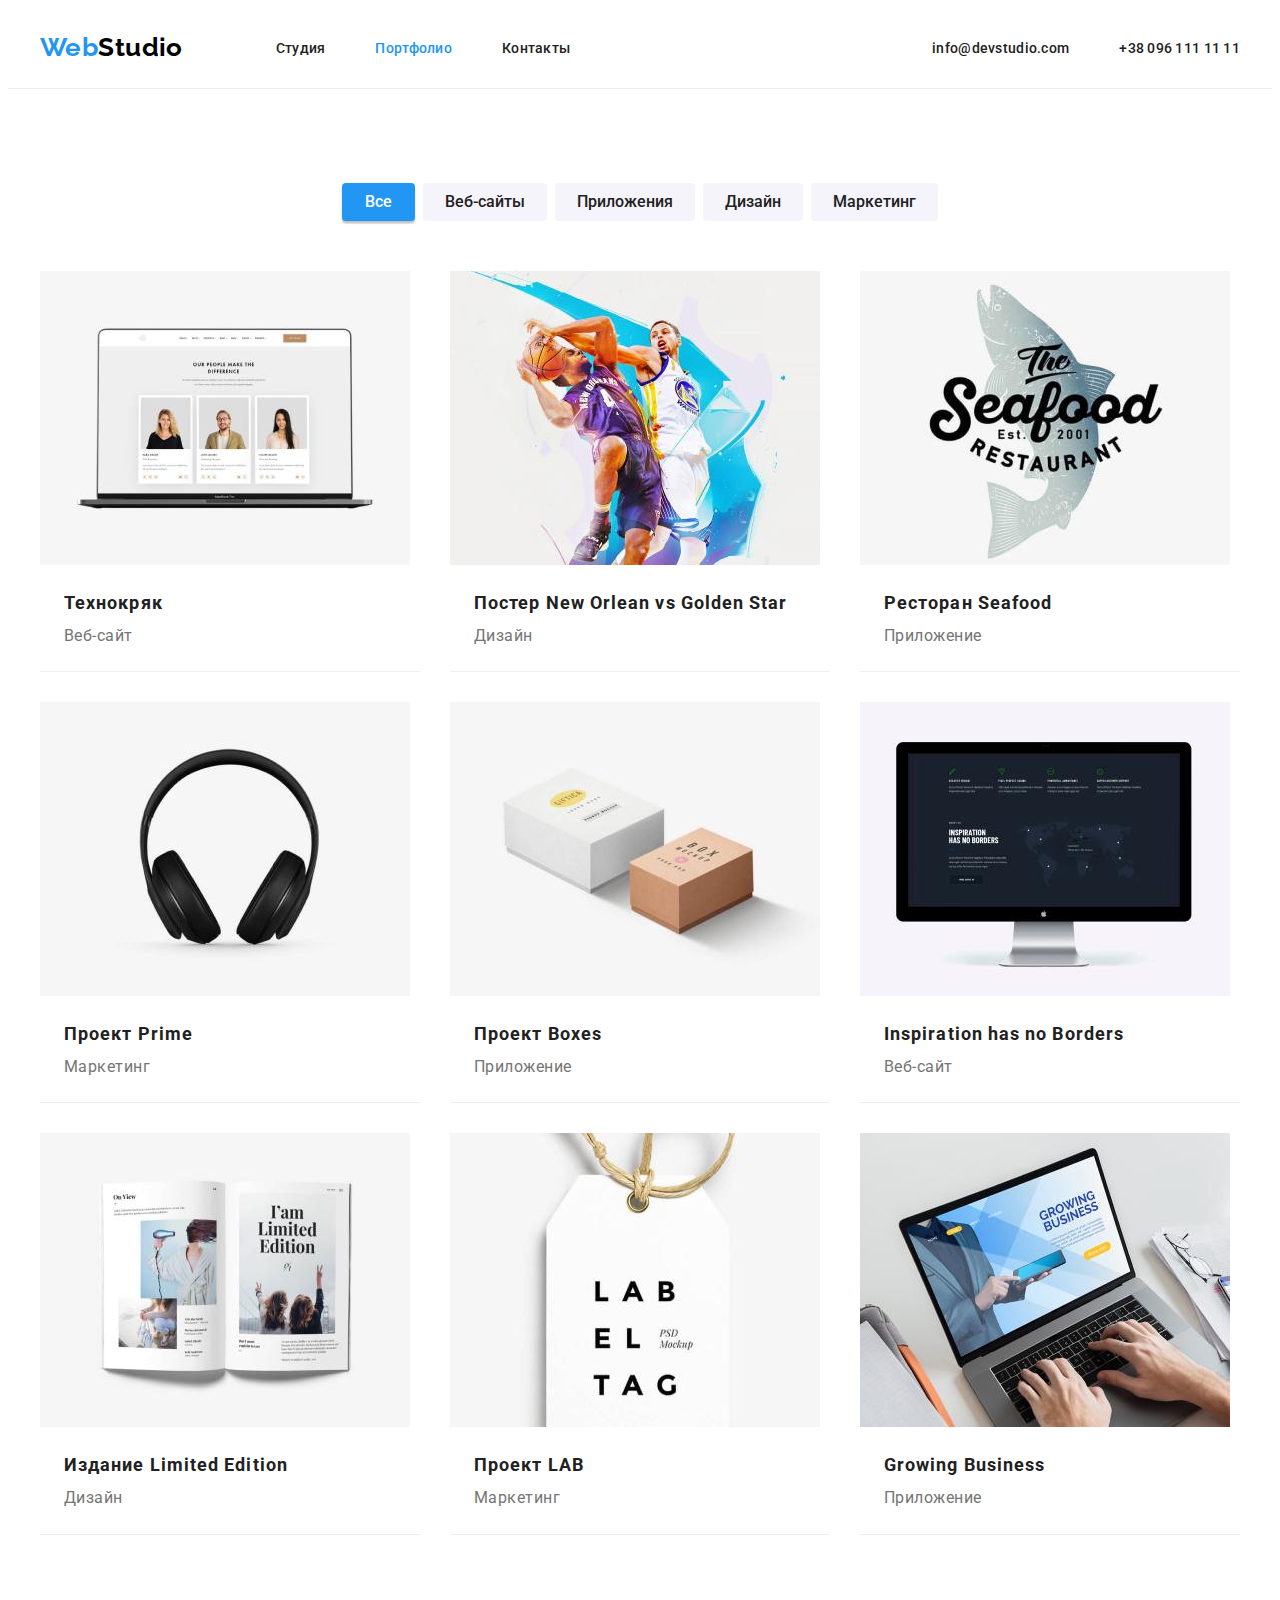
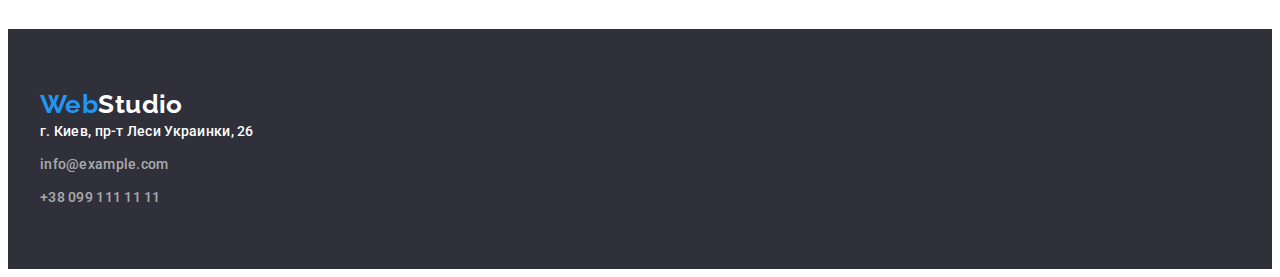
==== commit 69d6e8d1: "galerry" ====
--- a/portfolio.html
+++ b/portfolio.html
@@ -52,8 +52,8 @@
                 </ul>
 
                 <ul class="samples-section-list list">
-                    <div class="samples-card">
-                        <li class="samples-section-item">
+                  
+                    <li class="samples-section-item">
                             <a href="#" class="link">
                                 <div class="samples-card-thumb">
                                     <img src="./images/techno.jpg" alt="ноутбук с веб-сайтом" width="370" height="294">
@@ -63,10 +63,9 @@
                                     <p class="samples-section-description">Веб-сайт</p>
                                 </div>
                             </a>
-                        </li>
-                    </div>
-                    <div class="samples-card">   
-                        <li class="samples-section-item">
+                    </li>
+                                    
+                    <li class="samples-section-item">
                             <a href="#" class="link">
                                 <div class="samples-card-thumb">
                                     <img src="./images/poster.jpg" alt="постер с баскетболистами" width="370" height="294"> 
@@ -74,12 +73,11 @@
                                 <div class="samples-card-content">
                                     <h2 class="samples-section-title">Постер New Orlean vs Golden Star</h2>
                                     <p class="samples-section-description">Дизайн</p>
-                                <div class="samples-card-content"></div>
+                                </div>
                             </a>
-                        </li>
-                    </div>
-                    <div class="samples-card">
-                        <li class="samples-section-item"> 
+                    </li>
+                 
+                    <li class="samples-section-item"> 
                             <a href="#" class="link">
                                 <div class="samples-card-thumb">
                                     <img src="./images/seafood.jpg" alt="логотип ресторана" width="370" height="294">
@@ -89,10 +87,10 @@
                                     <p class="samples-section-description">Приложение</p>
                                 </div>
                             </a>
-                        </li>
-                    </div>
-                    <div class="samples-card">
-                        <li class="samples-section-item"> 
+                    </li>
+    
+                 
+                    <li class="samples-section-item"> 
                             <a href="#" class="link">
                                 <div class="samples-card-thumb">
                                     <img src="./images/prime.jpg" alt="наушники" width="370" height="294">
@@ -102,10 +100,9 @@
                                     <p class="samples-section-description">Маркетинг</p>
                                 </div>
                             </a>
-                        </li>
-                    </div>
-                    <div class="samples-card">
-                        <li class="samples-section-item"> 
+                    </li>
+                                   
+                    <li class="samples-section-item"> 
                             <a href="#" class="link">
                                 <div class="samples-card-thumb">
                                     <img src="./images/projectbox.jpg" alt="коробки" width="370" height="294">
@@ -115,10 +112,9 @@
                                     <p class="samples-section-description">Приложение</p>
                                 </div>
                             </a>
-                        </li>
-                    </div>
-                    <div class="samples-card">
-                        <li class="samples-section-item"> 
+                    </li>
+                 
+                    <li class="samples-section-item"> 
                             <a href="#" class="link">
                                 <div class="samples-card-thumb">
                                     <img src="./images/inspiration.jpg" alt="iMac" width="370" height="294">
@@ -128,10 +124,9 @@
                                     <p class="samples-section-description">Веб-сайт</p>
                                 </div>
                             </a>
-                        </li>
-                    </div>
-                    <div class="samples-card">
-                        <li class="samples-section-item"> 
+                    </li>
+                               
+                    <li class="samples-section-item"> 
                             <a href="#" class="link">
                                 <div class="samples-card-thumb">
                                     <img src="./images/magazine.jpg" alt="журнал" width="370" height="294">
@@ -141,10 +136,9 @@
                                     <p class="samples-section-description">Дизайн</p>
                                 </div>
                             </a>
-                        </li>
-                    </div>
-                    <div class="samples-card">
-                        <li class="samples-section-item"> 
+                    </li>
+                                 
+                    <li class="samples-section-item"> 
                             <a href="#" class="link">
                                 <div class="samples-card-thumb">
                                     <img src="./images/lab.jpg" alt="бирка" width="370" height="294">
@@ -154,10 +148,9 @@
                                     <p class="samples-section-description">Маркетинг</p>
                                 </div>
                             </a>
-                        </li>
-                    </div>
-                    <div class="samples-card">
-                        <li class="samples-section-item"> 
+                    </li>
+                   
+                    <li class="samples-section-item"> 
                             <a href="#" class="link">
                                 <div class="samples-card-thumb">
                                     <img src="./images/business.jpg" alt="ноутбук" width="370" height="294">
@@ -167,12 +160,11 @@
                                     <p class="samples-section-description">Приложение</p>
                                 </div>
                             </a>
-                        </li>
-                    </div>    
+                    </li>
+                      
                 </ul>
             </div>
         </section>
-
 
     </main>
 
--- a/css/styles.css
+++ b/css/styles.css
@@ -337,14 +337,11 @@
   margin-bottom: calc(-1 * var(--card-set-gap));
 }
 
-.samples-card {
+.samples-section-item {
   margin-left: var(--card-set-gap);
   margin-bottom: var(--card-set-gap);
 
   border-bottom: 1px solid #eeeeee;
-}
-
-.samples-section-item {
   flex-basis: calc(100% / 3 - var(--card-set-gap));
 }
 
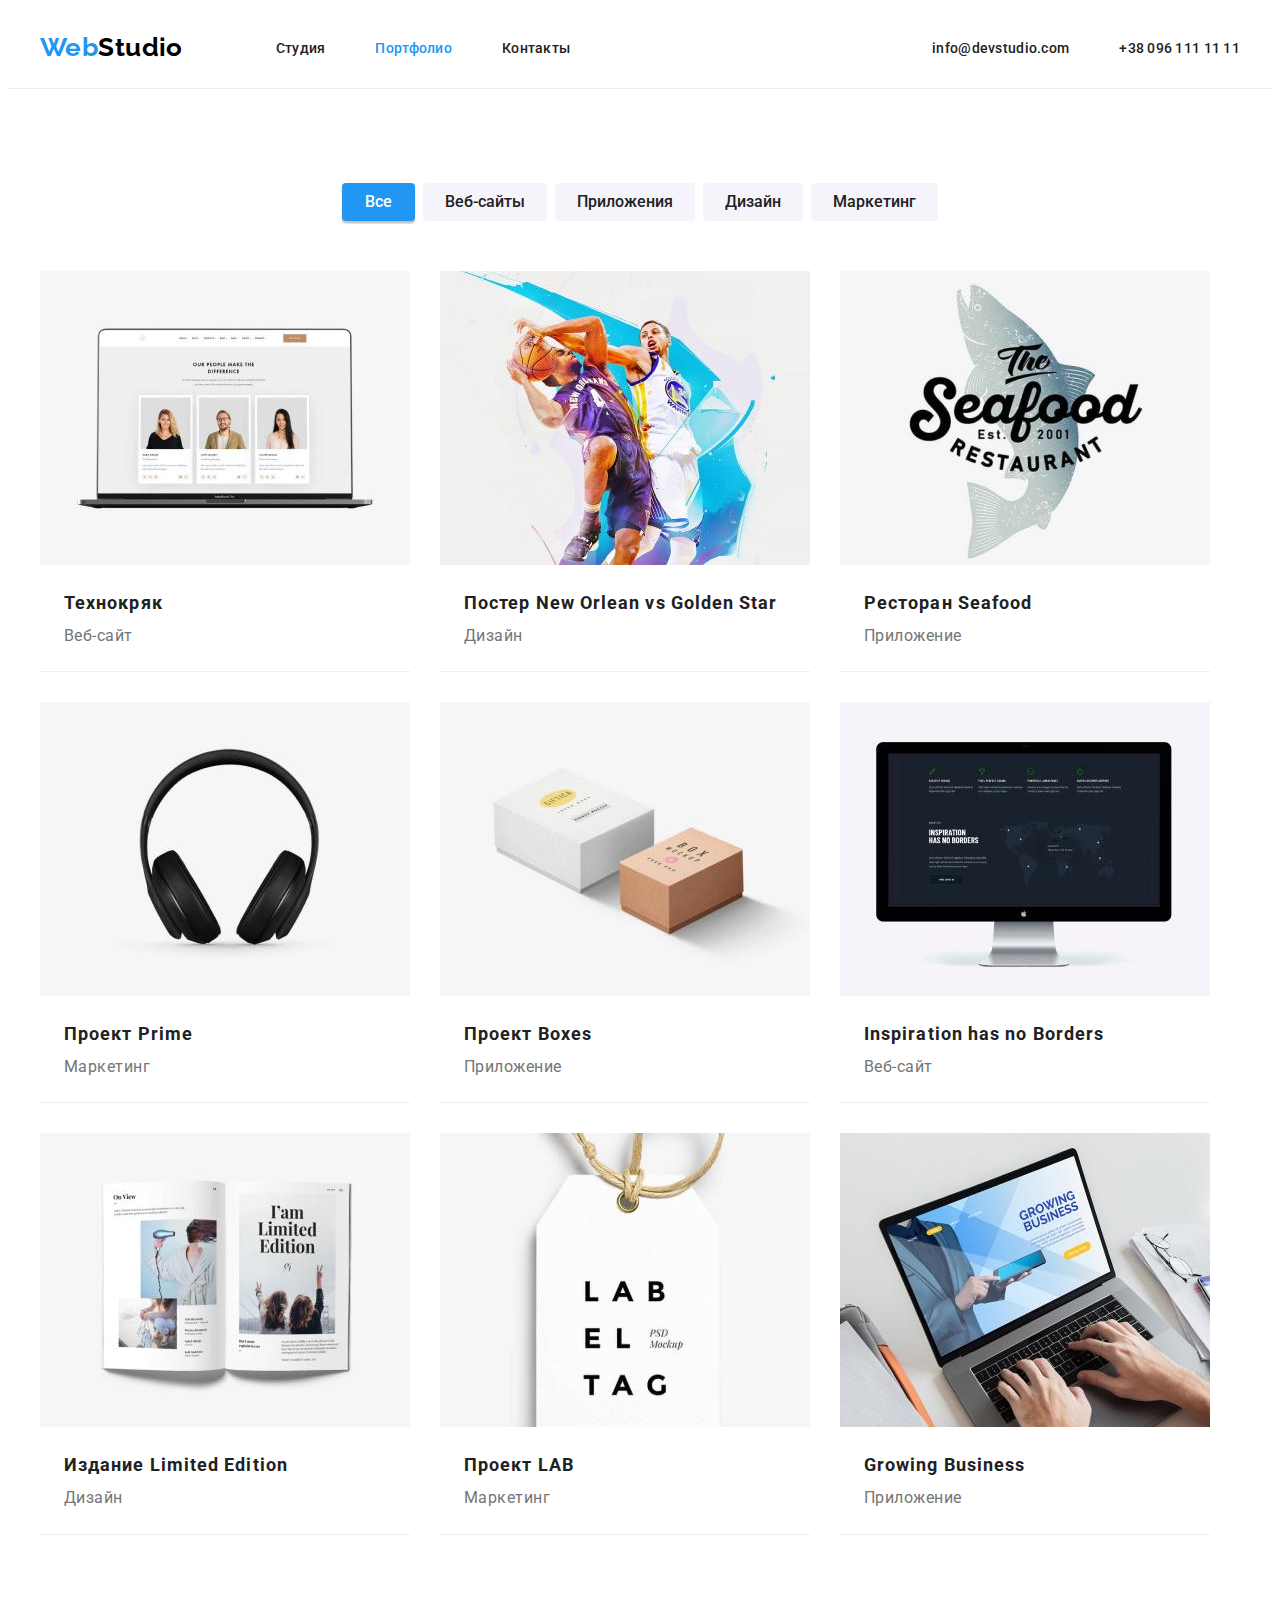
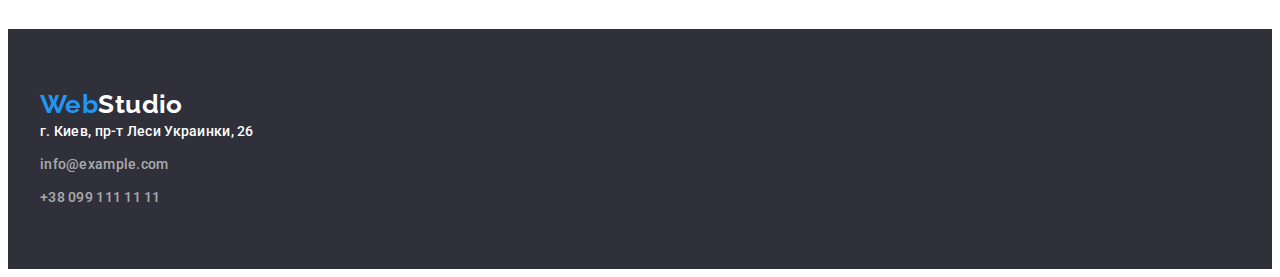
==== commit 1faafda4: "fixed gallery" ====
--- a/portfolio.html
+++ b/portfolio.html
@@ -54,6 +54,7 @@
                 <ul class="samples-section-list list">
                   
                     <li class="samples-section-item">
+                        <div class="samples-card">
                             <a href="#" class="link">
                                 <div class="samples-card-thumb">
                                     <img src="./images/techno.jpg" alt="ноутбук с веб-сайтом" width="370" height="294">
@@ -63,9 +64,11 @@
                                     <p class="samples-section-description">Веб-сайт</p>
                                 </div>
                             </a>
+                        </div>
                     </li>
                                     
                     <li class="samples-section-item">
+                        <div class="samples-card">
                             <a href="#" class="link">
                                 <div class="samples-card-thumb">
                                     <img src="./images/poster.jpg" alt="постер с баскетболистами" width="370" height="294"> 
@@ -75,9 +78,11 @@
                                     <p class="samples-section-description">Дизайн</p>
                                 </div>
                             </a>
+                        </div>    
                     </li>
                  
-                    <li class="samples-section-item"> 
+                    <li class="samples-section-item">
+                        <div class="samples-card">
                             <a href="#" class="link">
                                 <div class="samples-card-thumb">
                                     <img src="./images/seafood.jpg" alt="логотип ресторана" width="370" height="294">
@@ -87,10 +92,12 @@
                                     <p class="samples-section-description">Приложение</p>
                                 </div>
                             </a>
+                        </div>    
                     </li>
     
                  
-                    <li class="samples-section-item"> 
+                    <li class="samples-section-item">
+                        <div class="samples-card">
                             <a href="#" class="link">
                                 <div class="samples-card-thumb">
                                     <img src="./images/prime.jpg" alt="наушники" width="370" height="294">
@@ -100,9 +107,11 @@
                                     <p class="samples-section-description">Маркетинг</p>
                                 </div>
                             </a>
+                        </div>
                     </li>
                                    
-                    <li class="samples-section-item"> 
+                    <li class="samples-section-item">
+                        <div class="samples-card">
                             <a href="#" class="link">
                                 <div class="samples-card-thumb">
                                     <img src="./images/projectbox.jpg" alt="коробки" width="370" height="294">
@@ -112,9 +121,11 @@
                                     <p class="samples-section-description">Приложение</p>
                                 </div>
                             </a>
+                        </div>
                     </li>
                  
-                    <li class="samples-section-item"> 
+                    <li class="samples-section-item">
+                        <div class="samples-card">
                             <a href="#" class="link">
                                 <div class="samples-card-thumb">
                                     <img src="./images/inspiration.jpg" alt="iMac" width="370" height="294">
@@ -124,9 +135,11 @@
                                     <p class="samples-section-description">Веб-сайт</p>
                                 </div>
                             </a>
+                        </div>
                     </li>
                                
-                    <li class="samples-section-item"> 
+                    <li class="samples-section-item">
+                        <div class="samples-card">
                             <a href="#" class="link">
                                 <div class="samples-card-thumb">
                                     <img src="./images/magazine.jpg" alt="журнал" width="370" height="294">
@@ -136,9 +149,11 @@
                                     <p class="samples-section-description">Дизайн</p>
                                 </div>
                             </a>
+                        </div>
                     </li>
                                  
-                    <li class="samples-section-item"> 
+                    <li class="samples-section-item">
+                        <div class="samples-card">
                             <a href="#" class="link">
                                 <div class="samples-card-thumb">
                                     <img src="./images/lab.jpg" alt="бирка" width="370" height="294">
@@ -148,9 +163,11 @@
                                     <p class="samples-section-description">Маркетинг</p>
                                 </div>
                             </a>
+                        </div>
                     </li>
                    
-                    <li class="samples-section-item"> 
+                    <li class="samples-section-item">
+                        <div class="samples-card">
                             <a href="#" class="link">
                                 <div class="samples-card-thumb">
                                     <img src="./images/business.jpg" alt="ноутбук" width="370" height="294">
@@ -160,6 +177,7 @@
                                     <p class="samples-section-description">Приложение</p>
                                 </div>
                             </a>
+                        </div>
                     </li>
                       
                 </ul>
--- a/css/styles.css
+++ b/css/styles.css
@@ -337,12 +337,12 @@
   margin-bottom: calc(-1 * var(--card-set-gap));
 }
 
-.samples-section-item {
+.samples-card {
   margin-left: var(--card-set-gap);
   margin-bottom: var(--card-set-gap);
+  flex-basis: calc(100% / 3 - var(--card-set-gap));
 
   border-bottom: 1px solid #eeeeee;
-  flex-basis: calc(100% / 3 - var(--card-set-gap));
 }
 
 .samples-card-content {
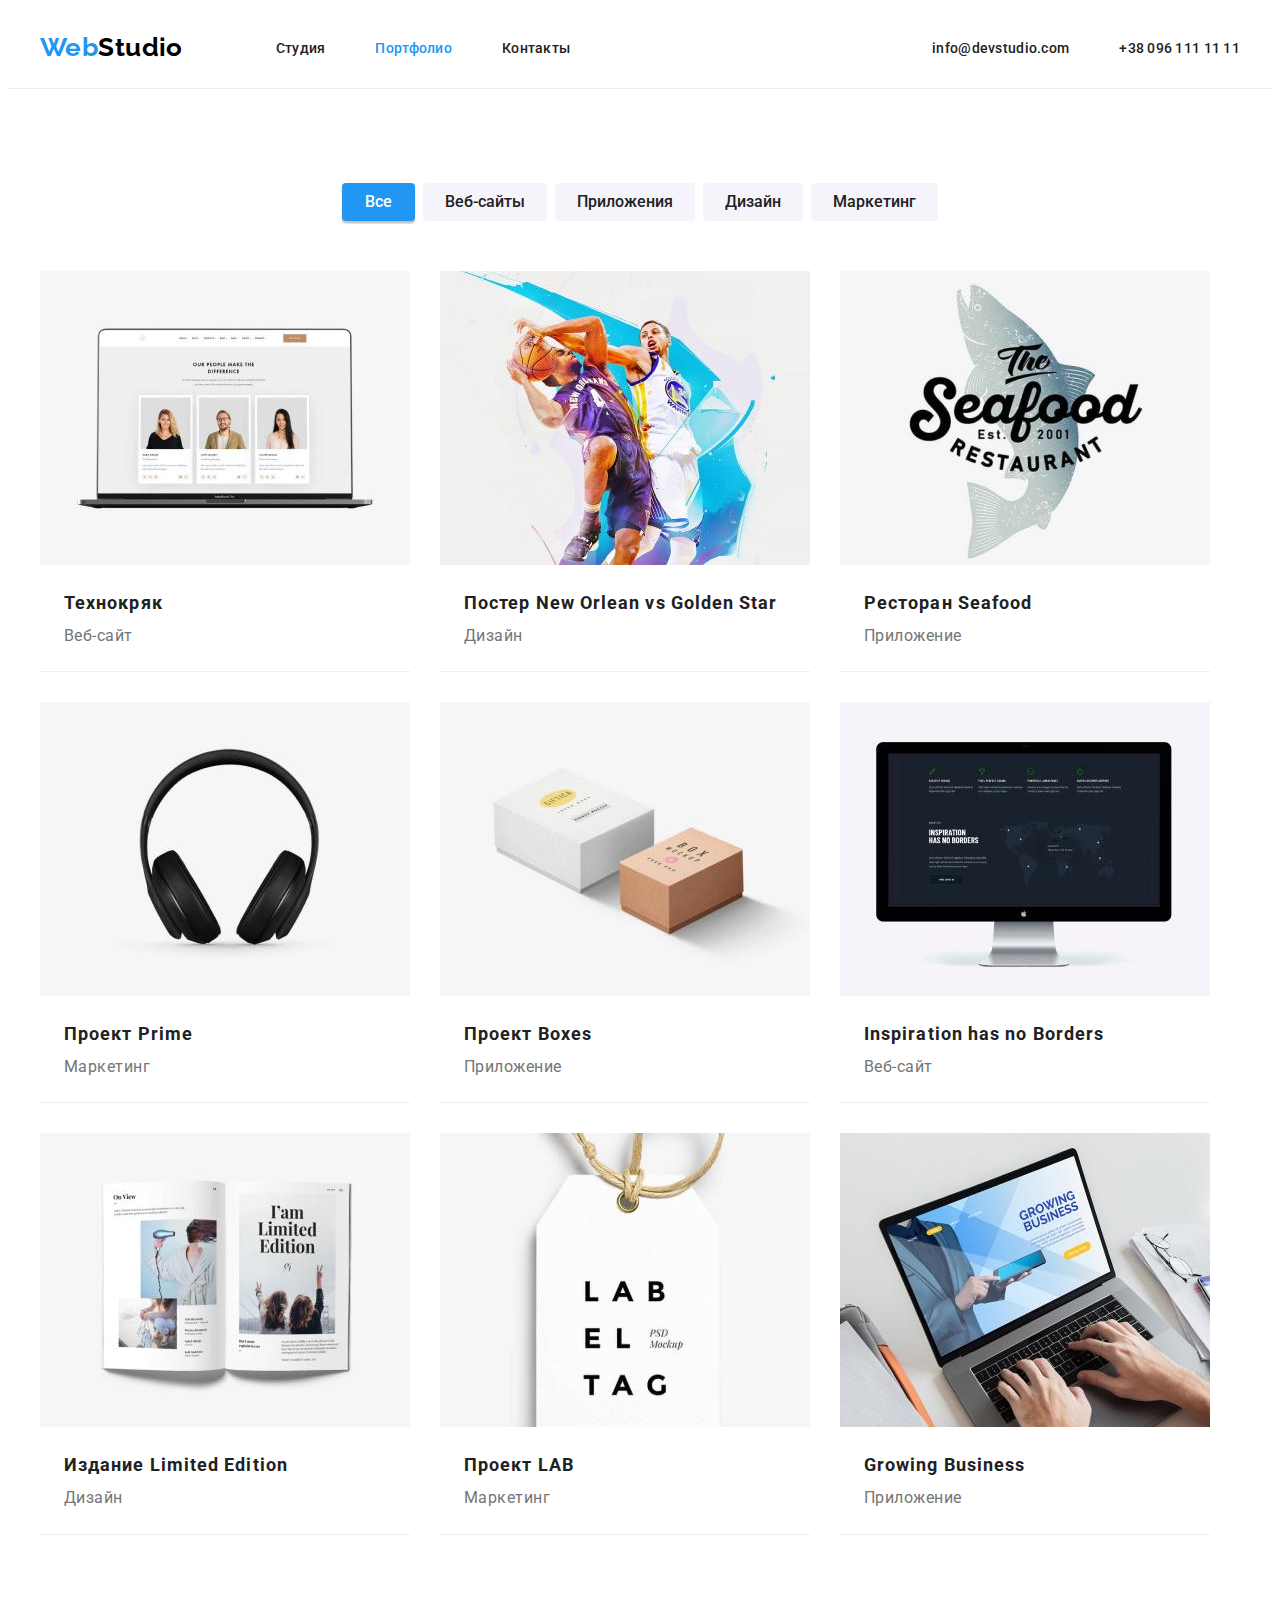
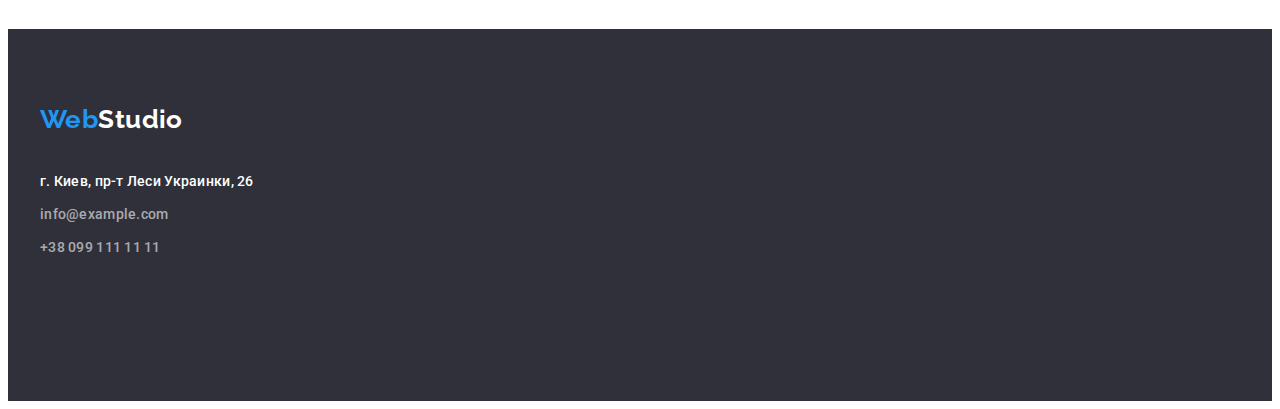
==== commit 32107bfd: "Border, shadow, margin" ====
--- a/portfolio.html
+++ b/portfolio.html
@@ -188,7 +188,7 @@
 
     <!-- Footer section -->
     <footer class="footer-section">
-        <div class="container">
+        <div class="container footer-container">
             <a href="./index.html" class="logo">Web<span class="logo-footer">Studio</span></a>
             <address class="address-section">
                 <ul class="list address-section-list">
@@ -206,6 +206,6 @@
             </address>
         </div>
     </footer>
-    
+
 </body>
 </html>--- a/css/styles.css
+++ b/css/styles.css
@@ -179,7 +179,7 @@
 .hero-section {
   padding-top: 200px;
   padding-bottom: 200px;
-
+  background-color: #2f303a;
   text-align: center;
 }
 
@@ -190,7 +190,6 @@
   font-size: 44px;
   line-height: 1.36;
   color: var(--main-color);
-  background-color: #2f303a;
   letter-spacing: 0.06em;
 }
 
@@ -212,6 +211,10 @@
   text-align: center;
 }
 
+.why-us-section-item:not(:first-child) {
+  margin-left: 30px;
+}
+
 .characteristic-title {
   margin-bottom: 10px;
 
@@ -260,6 +263,14 @@
   margin-bottom: var(--card-set-gap);
 }
 
+.our-team-list-item {
+  min-height: 368px;
+
+  box-shadow: 0px 1px 3px rgba(0, 0, 0, 0.12), 0px 1px 1px rgba(0, 0, 0, 0.14),
+    0px 2px 1px rgba(0, 0, 0, 0.2);
+  border-radius: 0px 0px 4px 4px;
+}
+
 .our-team-section-title {
   margin-bottom: 10px;
 
@@ -275,6 +286,7 @@
 .footer-section {
   padding-top: 60px;
   padding-bottom: 60px;
+  height: 252px;
   background-color: #2f303a;
 }
 
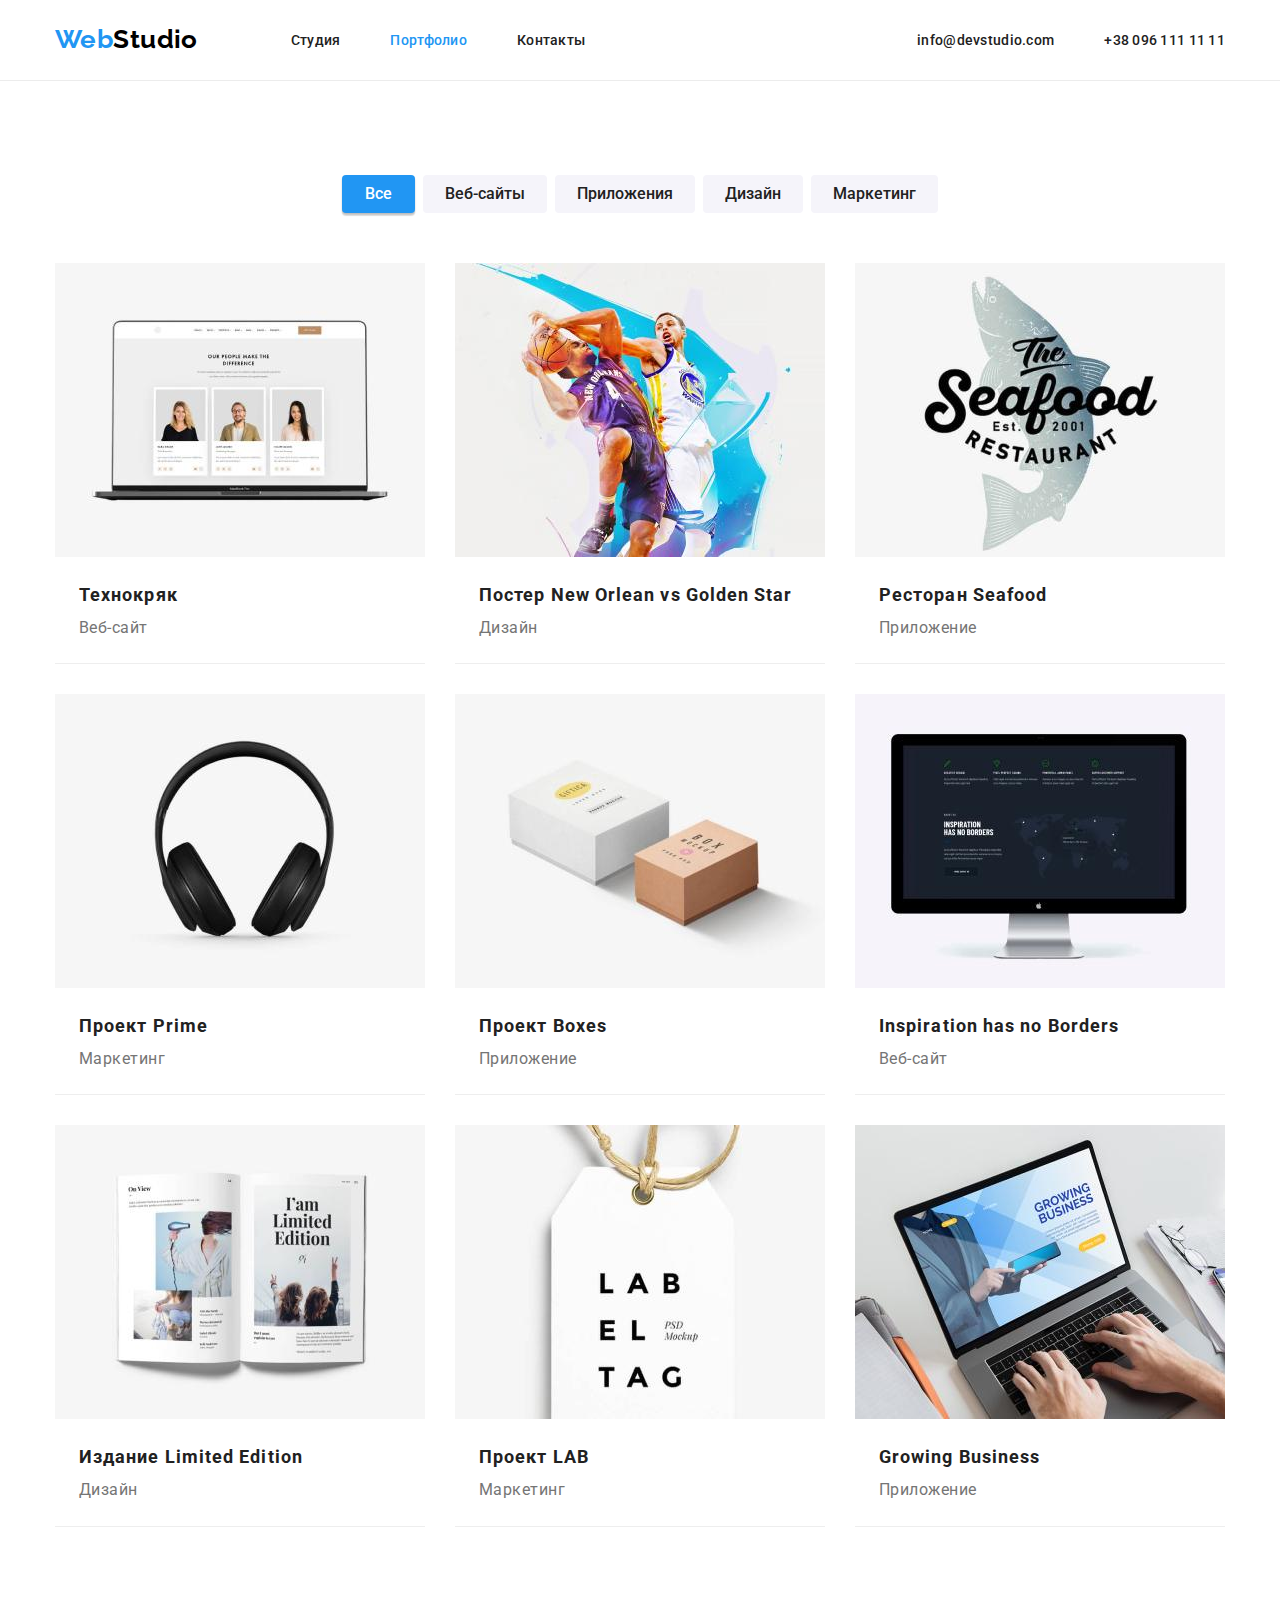
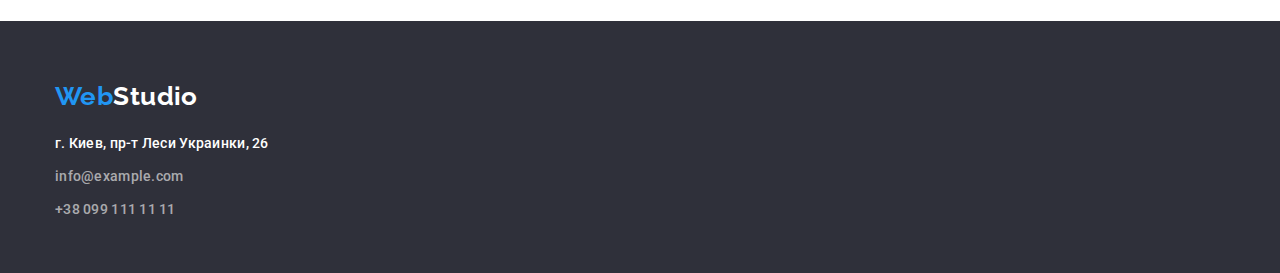
==== commit c569560f: "+normalize" ====
--- a/portfolio.html
+++ b/portfolio.html
@@ -5,6 +5,7 @@
     <meta http-equiv="X-UA-Compatible" content="IE=edge">
     <meta name="viewport" content="width=device-width, initial-scale=1.0">
     <title>Портфолио</title>
+    <link rel="stylesheet" href="https://cdnjs.cloudflare.com/ajax/libs/modern-normalize/1.1.0/modern-normalize.min.css">
     <link rel="preconnect" href="https://fonts.googleapis.com">
     <link rel="preconnect" href="https://fonts.gstatic.com" crossorigin>
     <link href="https://fonts.googleapis.com/css2?family=Raleway:wght@700&family=Roboto:wght@400;500;700;900&display=swap" rel="stylesheet">
--- a/css/styles.css
+++ b/css/styles.css
@@ -47,9 +47,6 @@
 
 /* Logo */
 .logo {
-  padding-top: 15px;
-  padding-bottom: 15px;
-
   color: var(--accent-color);
   text-decoration: none;
   font-family: Raleway, sans-serif;
@@ -186,6 +183,7 @@
 .main-title {
   margin-bottom: 30px;
 
+  text-transform: uppercase;
   font-weight: 900;
   font-size: 44px;
   line-height: 1.36;
@@ -196,7 +194,7 @@
 /* Why us section */
 .why-us-section {
   padding-top: 94px;
-  padding-bottom: 94px;
+  padding-bottom: 47px;
 }
 
 .characteristic-list {
@@ -206,6 +204,8 @@
 .section-title {
   margin-bottom: 50px;
 
+  font-weight: 700;
+  font-size: 36px;
   color: var(--title-text-color);
   line-height: 1.2;
   text-align: center;
@@ -229,7 +229,7 @@
 
 /* What we do section */
 .what-we-do-section {
-  padding-top: 94px;
+  padding-top: 47px;
   padding-bottom: 94px;
 }
 
@@ -266,6 +266,7 @@
 .our-team-list-item {
   min-height: 368px;
 
+  background-color: var(--main-color);
   box-shadow: 0px 1px 3px rgba(0, 0, 0, 0.12), 0px 1px 1px rgba(0, 0, 0, 0.14),
     0px 2px 1px rgba(0, 0, 0, 0.2);
   border-radius: 0px 0px 4px 4px;
@@ -286,7 +287,6 @@
 .footer-section {
   padding-top: 60px;
   padding-bottom: 60px;
-  height: 252px;
   background-color: #2f303a;
 }
 
@@ -296,6 +296,7 @@
 }
 
 .address-section {
+  height: 81px;
   font-style: normal;
   line-height: 1.7;
 }
@@ -316,9 +317,6 @@
 }
 
 .address-section-contacts {
-  padding-top: 9px;
-  padding-bottom: 9px;
-
   color: rgba(255, 255, 255, 0.6);
 }
 
